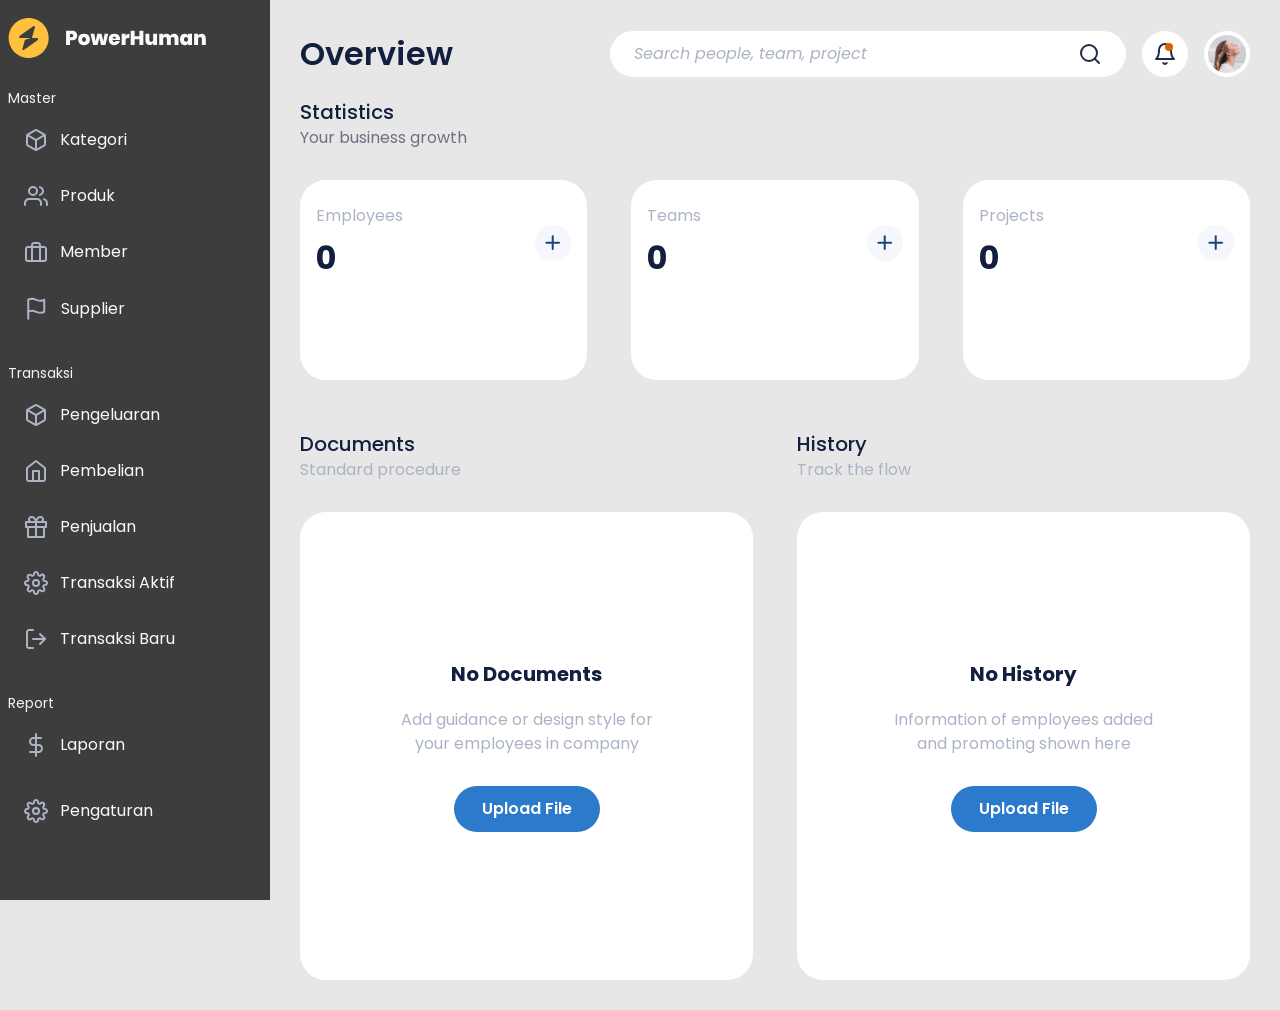
==== public/pages/index.html @ 3ec661d9 "first commit" ====
<!doctype html>
<html lang="en">
  <head>
    <meta charset="UTF-8" />
    <meta http-equiv="X-UA-Compatible" content="IE=edge" />
    <meta name="viewport" content="width=device-width, initial-scale=1.0" />
    <title>PowerHuman HRIS - Dashboard</title>
    <link rel="stylesheet" href="../css/main.css" />
    <link
      rel="shortcut icon"
      href="../assets/svgs/logo-mark.svg"
      type="image/x-icon"
    />
    <link
      rel="stylesheet"
      href="https://pro.fontawesome.com/releases/v5.10.0/css/all.css"
      integrity="sha384-AYmEC3Yw5cVb3ZcuHtOA93w35dYTsvhLPVnYs9eStHfGJvOvKxVfELGroGkvsg+p"
      crossorigin="anonymous"
    />
  </head>

  <body>
    <!-- Sidebar -->
    <div
      class="fixed z-[999] hidden h-full w-full overflow-y-auto bg-cod-gray-900 text-gray-50 lg:block lg:max-w-[270px]"
      id="sidebarHRIS"
    >
      <div class="flex flex-col gap-y-[30px] px-2 py-[30px]">
        <div class="-mt-3 flex items-center justify-between">
          <a href="#" class="flex justify-center">
            <img src="../assets/svgs/logo-type.svg" alt="" />
          </a>
          <a href="#" id="toggleCloseSidebar" class="lg:hidden">
            <svg
              class="h-6 w-6 text-white"
              fill="none"
              stroke="currentColor"
              viewBox="0 0 24 24"
              xmlns="http://www.w3.org/2000/svg"
            >
              <path
                stroke-linecap="round"
                stroke-linejoin="round"
                stroke-width="2"
                d="M6 18L18 6M6 6l12 12"
              ></path>
            </svg>
          </a>
        </div>
        <div class="flex flex-col gap-2">
          <div class="text-sm text-gray-100">Master</div>
          <a href="kategori.html" class="nav-link" title="Kategori">
            <img src="../assets/svgs/ic-box.svg" alt="" />
            <span>Kategori</span>
          </a>
          <a href="produk.html" class="nav-link" title="Produk">
            <img src="../assets/svgs/ic-users.svg" alt="" />
            <span>Produk</span>
          </a>
          <a href="member.html" class="nav-link" title="Member">
            <img src="../assets/svgs/ic-briefcase.svg" alt="" />
            <span>Member</span>
          </a>
          <a href="supplier.html" class="nav-link" title="Supplier">
            <img src="../assets/svgs/ic-flag.svg" alt="" />
            <span>Supplier</span>
          </a>
        </div>
        <div class="flex flex-col gap-2">
          <div class="text-sm text-gray-100">Transaksi</div>
          <a href="pengeluaran.html" class="nav-link" title="Pengeluaran">
            <img src="../assets/svgs/ic-box.svg" alt="" />
            <span>Pengeluaran</span>
          </a>
          <a href="pembelian.html" class="nav-link" title="Pembelian">
            <img src="../assets/svgs/ic-home.svg" alt="" />
            <span>Pembelian</span>
          </a>
          <a href="penjualan.html" class="nav-link" title="Penjualan">
            <img src="../assets/svgs/ic-gift.svg" alt="" />
            <span>Penjualan</span>
          </a>
          <a
            href="transaksi_aktif.html"
            class="nav-link"
            title="Transaksi Aktif"
          >
            <img src="../assets/svgs/ic-settings.svg" alt="" />
            <span>Transaksi Aktif</span>
          </a>
          <a href="transaksi_baru.html" class="nav-link" title="Transaksi Baru">
            <img src="../assets/svgs/ic-signout.svg" alt="" />
            <span>Transaksi Baru</span>
          </a>
        </div>
        <div class="flex flex-col gap-2">
          <div class="text-sm text-gray-100">Report</div>
          <a href="#" class="nav-link" title="Laporan">
            <img src="../assets/svgs/ic-dollar.svg" alt="" />
            <span>Laporan</span>
          </a>
        </div>
      </div>
      <div class="bottom-0 -mt-3 flex flex-col px-2">
        <a href="#" class="nav-link" title="Pengaturan">
          <img src="../assets/svgs/ic-settings.svg" alt="" />
          <span>Pengaturan</span>
        </a>
      </div>
    </div>
    <!-- Main Content -->
    <div class="py-[30px] lg:ml-[20px] lg:pl-0 lg:pr-[30px] xl:ml-[300px]">
      <!-- Top Section -->
      <section
        class="flex flex-col flex-wrap justify-between gap-6 md:flex-row md:items-center"
      >
        <div class="flex items-center justify-between gap-4">
          <a href="#" id="toggleOpenSidebar" class="lg:hidden">
            <svg
              class="h-6 w-6 text-dark"
              fill="none"
              stroke="currentColor"
              viewBox="0 0 24 24"
              xmlns="http://www.w3.org/2000/svg"
            >
              <path
                stroke-linecap="round"
                stroke-linejoin="round"
                stroke-width="2"
                d="M4 6h16M4 12h16M4 18h7"
              ></path>
            </svg>
          </a>
          <div class="text-[32px] font-semibold text-dark">Overview</div>
        </div>
        <div class="flex items-center gap-4">
          <form class="w-full shrink md:w-[516px]">
            <input
              type="text"
              name=""
              id=""
              class="input-field form-icon-search w-full !border-none italic !outline-none ring-congress-blue-200 transition-all duration-300 focus:ring-2"
              placeholder="Search people, team, project"
            />
          </form>
          <a
            href="#"
            class="notification-dot relative h-[46px] w-[46px] flex-none rounded-full bg-white p-[11px]"
          >
            <img src="../assets/svgs/ic-bell.svg" alt="" />
          </a>
          <a
            class="relative h-[46px] w-[46px] flex-none rounded-full bg-white p-1"
          >
            <img src="../assets/images/user-f-1.png" alt="" />
          </a>
        </div>
      </section>

      <section class="pt-[20px]">
        <!-- Section Header -->
        <div class="mb-[30px]">
          <div class="flex items-center justify-between gap-6">
            <div>
              <div class="text-xl font-medium text-dark">Statistics</div>
              <p class="text-gray-500">Your business growth</p>
            </div>
          </div>
        </div>

        <div class="grid gap-6 sm:grid-cols-2 md:grid-cols-3 lg:gap-11">
          <div class="card min-h-[200px] !gap-y-10">
            <div class="flex items-center justify-between">
              <div>
                <p class="text-grey">Employees</p>
                <div class="mt-[6px] text-[32px] font-bold text-dark">0</div>
              </div>
              <a href="employee_create.html">
                <img src="../assets/svgs/ric-plus.svg" alt="" />
              </a>
            </div>
          </div>
          <div class="card min-h-[200px] !gap-y-10">
            <div class="flex items-center justify-between">
              <div>
                <p class="text-grey">Teams</p>
                <div class="mt-[6px] text-[32px] font-bold text-dark">0</div>
              </div>
              <a href="#">
                <img src="../assets/svgs/ric-plus.svg" alt="" />
              </a>
            </div>
          </div>
          <div class="card min-h-[200px] !gap-y-10">
            <div class="flex items-center justify-between">
              <div>
                <p class="text-grey">Projects</p>
                <div class="mt-[6px] text-[32px] font-bold text-dark">0</div>
              </div>
              <a href="#">
                <img src="../assets/svgs/ric-plus.svg" alt="" />
              </a>
            </div>
          </div>
        </div>
      </section>

      <section class="pt-[50px]">
        <div class="grid gap-11 md:grid-cols-2">
          <!-- Documents -->
          <div>
            <!-- Section Header -->
            <div class="mb-[30px]">
              <div class="flex items-center justify-between gap-6">
                <div>
                  <div class="text-xl font-medium text-dark">Documents</div>
                  <p class="text-grey">Standard procedure</p>
                </div>
              </div>
            </div>
            <div class="card md:min-h-[468px]">
              <div class="m-auto text-center">
                <div class="text-xl font-bold text-dark">No Documents</div>
                <p class="mb-[30px] mt-5 text-grey">
                  Add guidance or design style for <br />
                  your employees in company
                </p>
                <button type="button" class="btn btn-primary">
                  Upload File
                </button>
              </div>
            </div>
          </div>

          <!-- History -->
          <div>
            <!-- Section Header -->
            <div class="mb-[30px]">
              <div class="flex items-center justify-between gap-6">
                <div>
                  <div class="text-xl font-medium text-dark">History</div>
                  <p class="text-grey">Track the flow</p>
                </div>
              </div>
            </div>
            <div class="card min-h-[468px]">
              <div class="m-auto text-center">
                <div class="text-xl font-bold text-dark">No History</div>
                <p class="mb-[30px] mt-5 text-grey">
                  Information of employees added <br />
                  and promoting shown here
                </p>
                <button type="button" class="btn btn-primary">
                  Upload File
                </button>
              </div>
            </div>
          </div>
        </div>
      </section>
    </div>

    <script
      src="https://code.jquery.com/jquery-3.6.0.min.js"
      integrity="sha256-/xUj+3OJU5yExlq6GSYGSHk7tPXikynS7ogEvDej/m4="
      crossorigin="anonymous"
    ></script>
    <script src="../script/sidebarToggler.js"></script>
  </body>
</html>
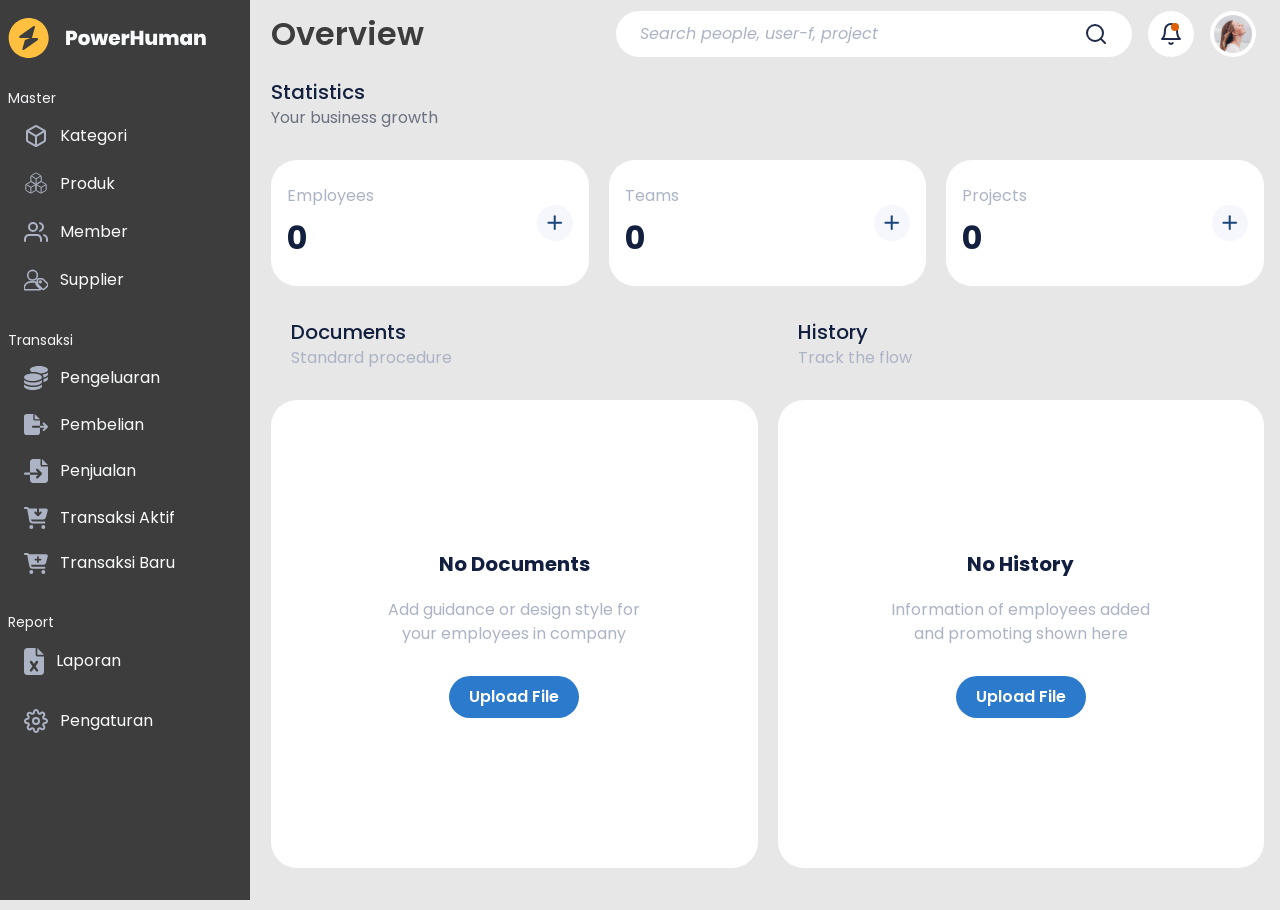
==== commit 39356f5e: "update sidebar icon" ====
--- a/public/pages/index.html
+++ b/public/pages/index.html
@@ -21,13 +21,13 @@
 
   <body>
     <!-- Sidebar -->
-    <div
-      class="fixed z-[999] hidden h-full w-full overflow-y-auto bg-cod-gray-900 text-gray-50 lg:block lg:max-w-[270px]"
+    <aside
+      class="fixed z-[999] hidden h-full w-full overflow-y-auto bg-cod-gray-900 text-gray-50 lg:block lg:max-w-[250px]"
       id="sidebarHRIS"
     >
       <div class="flex flex-col gap-y-[30px] px-2 py-[30px]">
         <div class="-mt-3 flex items-center justify-between">
-          <a href="#" class="flex justify-center">
+          <a href="index.html" class="flex justify-center">
             <img src="../assets/svgs/logo-type.svg" alt="" />
           </a>
           <a href="#" id="toggleCloseSidebar" class="lg:hidden">
@@ -54,30 +54,38 @@
             <span>Kategori</span>
           </a>
           <a href="produk.html" class="nav-link" title="Produk">
+            <img src="../assets/svgs/box stacked.svg" alt="" />
+            <span>Produk</span>
+          </a>
+          <a href="member.html" class="nav-link" title="Member">
             <img src="../assets/svgs/ic-users.svg" alt="" />
-            <span>Produk</span>
-          </a>
-          <a href="member.html" class="nav-link" title="Member">
-            <img src="../assets/svgs/ic-briefcase.svg" alt="" />
             <span>Member</span>
           </a>
           <a href="supplier.html" class="nav-link" title="Supplier">
-            <img src="../assets/svgs/ic-flag.svg" alt="" />
+            <img src="../assets/svgs/user-tag.svg" alt="" />
             <span>Supplier</span>
           </a>
         </div>
         <div class="flex flex-col gap-2">
           <div class="text-sm text-gray-100">Transaksi</div>
           <a href="pengeluaran.html" class="nav-link" title="Pengeluaran">
-            <img src="../assets/svgs/ic-box.svg" alt="" />
+            <img src="../assets/svgs/coins.svg" alt="" class="h-full w-6" />
             <span>Pengeluaran</span>
           </a>
           <a href="pembelian.html" class="nav-link" title="Pembelian">
-            <img src="../assets/svgs/ic-home.svg" alt="" />
+            <img
+              src="../assets/svgs/file-export.svg"
+              alt=""
+              class="h-full w-6"
+            />
             <span>Pembelian</span>
           </a>
           <a href="penjualan.html" class="nav-link" title="Penjualan">
-            <img src="../assets/svgs/ic-gift.svg" alt="" />
+            <img
+              src="../assets/svgs/file-import.svg"
+              alt=""
+              class="h-full w-6"
+            />
             <span>Penjualan</span>
           </a>
           <a
@@ -85,18 +93,26 @@
             class="nav-link"
             title="Transaksi Aktif"
           >
-            <img src="../assets/svgs/ic-settings.svg" alt="" />
+            <img
+              src="../assets/svgs/cart-arrow-down.svg"
+              alt=""
+              class="h-full w-6"
+            />
             <span>Transaksi Aktif</span>
           </a>
           <a href="transaksi_baru.html" class="nav-link" title="Transaksi Baru">
-            <img src="../assets/svgs/ic-signout.svg" alt="" />
+            <img src="../assets/svgs/cart-plus.svg" alt="" class="h-full w-6" />
             <span>Transaksi Baru</span>
           </a>
         </div>
         <div class="flex flex-col gap-2">
           <div class="text-sm text-gray-100">Report</div>
           <a href="#" class="nav-link" title="Laporan">
-            <img src="../assets/svgs/ic-dollar.svg" alt="" />
+            <img
+              src="../assets/svgs/file-excel.svg"
+              alt=""
+              class="h-auto w-5"
+            />
             <span>Laporan</span>
           </a>
         </div>
@@ -107,12 +123,12 @@
           <span>Pengaturan</span>
         </a>
       </div>
-    </div>
+    </aside>
     <!-- Main Content -->
-    <div class="py-[30px] lg:ml-[20px] lg:pl-0 lg:pr-[30px] xl:ml-[300px]">
+    <main class="px-3 py-[10px] lg:ml-[10px] lg:px-4 xl:ml-[255px]">
       <!-- Top Section -->
-      <section
-        class="flex flex-col flex-wrap justify-between gap-6 md:flex-row md:items-center"
+      <nav
+        class="flex flex-col flex-wrap justify-between gap-3 md:flex-row md:items-center lg:gap-4"
       >
         <div class="flex items-center justify-between gap-4">
           <a href="#" id="toggleOpenSidebar" class="lg:hidden">
@@ -131,7 +147,10 @@
               ></path>
             </svg>
           </a>
-          <div class="text-[32px] font-semibold text-dark">Overview</div>
+          <!-- title is here -->
+          <div class="text-[32px] font-semibold text-cod-gray-900">
+            Overview
+          </div>
         </div>
         <div class="flex items-center gap-4">
           <form class="w-full shrink md:w-[516px]">
@@ -140,7 +159,7 @@
               name=""
               id=""
               class="input-field form-icon-search w-full !border-none italic !outline-none ring-congress-blue-200 transition-all duration-300 focus:ring-2"
-              placeholder="Search people, team, project"
+              placeholder="Search people, user-f, project"
             />
           </form>
           <a
@@ -149,13 +168,152 @@
           >
             <img src="../assets/svgs/ic-bell.svg" alt="" />
           </a>
-          <a
-            class="relative h-[46px] w-[46px] flex-none rounded-full bg-white p-1"
-          >
-            <img src="../assets/images/user-f-1.png" alt="" />
-          </a>
-        </div>
-      </section>
+          <ul>
+            <li class="relative flex items-center pr-2">
+              <p class="transform-dropdown-show hidden"></p>
+              <a
+                href="javascript:;"
+                class="relative block h-[46px] w-[46px] flex-none rounded-full bg-white p-1 text-sm text-gray-950 transition-all"
+                dropdown-trigger
+                aria-expanded="false"
+              >
+                <img src="../assets/images/user-f-1.png" alt="" />
+              </a>
+
+              <ul
+                dropdown-menu
+                class="before:leading-default before:duration-350 before:ease lg:shadow-3xl duration-250 before:text-5.5 pointer-events-none absolute right-0 top-11 z-50 hidden min-w-44 origin-top list-none rounded-lg border-0 border-solid border-transparent bg-white bg-clip-padding px-2 py-4 text-left text-sm text-slate-500 opacity-0 transition-all before:absolute before:left-auto before:right-0 before:top-0 before:z-50 before:inline-block before:antialiased before:transition-all sm:-mr-6 before:sm:right-8 lg:absolute lg:left-auto lg:right-4 lg:mt-2 lg:block lg:cursor-pointer"
+              >
+                <!-- add show class on dropdown open js -->
+                <li class="relative mb-2">
+                  <a
+                    class="ease py-1.2 clear-both block w-full whitespace-nowrap rounded-lg px-4 duration-300 hover:bg-gray-200 hover:text-slate-700 lg:transition-colors"
+                    href="javascript:;"
+                  >
+                    <div class="flex py-1">
+                      <div class="my-auto">
+                        <img
+                          src="../assets/images/user-f-2.png"
+                          class="mr-4 inline-flex h-9 w-9 max-w-none items-center justify-center rounded-xl text-sm text-white"
+                        />
+                      </div>
+                      <div class="flex flex-col justify-center">
+                        <h6
+                          class="-white mb-1 text-sm font-normal leading-normal"
+                        >
+                          <span class="font-semibold">New message</span> from
+                          Laur
+                        </h6>
+                        <p
+                          class="-white/80 mb-0 text-xs leading-tight text-slate-400"
+                        >
+                          <i class="fa fa-clock mr-1"></i>
+                          13 minutes ago
+                        </p>
+                      </div>
+                    </div>
+                  </a>
+                </li>
+
+                <li class="relative mb-2">
+                  <a
+                    class="ease py-1.2 clear-both block w-full whitespace-nowrap rounded-lg px-4 transition-colors duration-300 hover:bg-gray-200 hover:text-slate-700"
+                    href="javascript:;"
+                  >
+                    <div class="flex py-1">
+                      <div class="my-auto">
+                        <img
+                          src="../assets/images/small-logos/logo-spotify.svg"
+                          class="mr-4 inline-flex h-9 w-9 max-w-none items-center justify-center rounded-xl bg-gradient-to-tl from-zinc-800 to-zinc-700 text-sm text-white dark:bg-gradient-to-tl"
+                        />
+                      </div>
+                      <div class="flex flex-col justify-center">
+                        <h6
+                          class="-white mb-1 text-sm font-normal leading-normal"
+                        >
+                          <span class="font-semibold">New album</span> by Travis
+                          Scott
+                        </h6>
+                        <p
+                          class="-white/80 mb-0 text-xs leading-tight text-slate-400"
+                        >
+                          <i class="fa fa-clock mr-1"></i>
+                          1 day
+                        </p>
+                      </div>
+                    </div>
+                  </a>
+                </li>
+
+                <li class="relative">
+                  <a
+                    class="ease py-1.2 clear-both block w-full whitespace-nowrap rounded-lg px-4 transition-colors duration-300 hover:bg-gray-200 hover:text-slate-700"
+                    href="javascript:;"
+                  >
+                    <div class="flex py-1">
+                      <div
+                        class="ease-nav-brand my-auto mr-4 inline-flex h-9 w-9 items-center justify-center rounded-xl bg-gradient-to-tl from-slate-600 to-slate-300 text-sm text-white transition-all duration-200"
+                      >
+                        <svg
+                          width="12px"
+                          height="12px"
+                          viewBox="0 0 43 36"
+                          version="1.1"
+                          xmlns="http://www.w3.org/2000/svg"
+                          xmlns:xlink="http://www.w3.org/1999/xlink"
+                        >
+                          <title>credit-card</title>
+                          <g
+                            stroke="none"
+                            stroke-width="1"
+                            fill="none"
+                            fill-rule="evenodd"
+                          >
+                            <g
+                              transform="translate(-2169.000000, -745.000000)"
+                              fill="#FFFFFF"
+                              fill-rule="nonzero"
+                            >
+                              <g transform="translate(1716.000000, 291.000000)">
+                                <g
+                                  transform="translate(453.000000, 454.000000)"
+                                >
+                                  <path
+                                    class="color-background"
+                                    d="M43,10.7482083 L43,3.58333333 C43,1.60354167 41.3964583,0 39.4166667,0 L3.58333333,0 C1.60354167,0 0,1.60354167 0,3.58333333 L0,10.7482083 L43,10.7482083 Z"
+                                    opacity="0.593633743"
+                                  ></path>
+                                  <path
+                                    class="color-background"
+                                    d="M0,16.125 L0,32.25 C0,34.2297917 1.60354167,35.8333333 3.58333333,35.8333333 L39.4166667,35.8333333 C41.3964583,35.8333333 43,34.2297917 43,32.25 L43,16.125 L0,16.125 Z M19.7083333,26.875 L7.16666667,26.875 L7.16666667,23.2916667 L19.7083333,23.2916667 L19.7083333,26.875 Z M35.8333333,26.875 L28.6666667,26.875 L28.6666667,23.2916667 L35.8333333,23.2916667 L35.8333333,26.875 Z"
+                                  ></path>
+                                </g>
+                              </g>
+                            </g>
+                          </g>
+                        </svg>
+                      </div>
+                      <div class="flex flex-col justify-center">
+                        <h6
+                          class="-white mb-1 text-sm font-normal leading-normal"
+                        >
+                          Payment successfully completed
+                        </h6>
+                        <p
+                          class="-white/80 mb-0 text-xs leading-tight text-slate-400"
+                        >
+                          <i class="fa fa-clock mr-1"></i>
+                          2 days
+                        </p>
+                      </div>
+                    </div>
+                  </a>
+                </li>
+              </ul>
+            </li>
+          </ul>
+        </div>
+      </nav>
 
       <section class="pt-[20px]">
         <!-- Section Header -->
@@ -168,8 +326,8 @@
           </div>
         </div>
 
-        <div class="grid gap-6 sm:grid-cols-2 md:grid-cols-3 lg:gap-11">
-          <div class="card min-h-[200px] !gap-y-10">
+        <div class="grid gap-6 sm:grid-cols-2 md:grid-cols-3 lg:gap-5">
+          <div class="card min-h-[100px] !gap-y-10">
             <div class="flex items-center justify-between">
               <div>
                 <p class="text-grey">Employees</p>
@@ -180,7 +338,7 @@
               </a>
             </div>
           </div>
-          <div class="card min-h-[200px] !gap-y-10">
+          <div class="card min-h-[100px] !gap-y-10">
             <div class="flex items-center justify-between">
               <div>
                 <p class="text-grey">Teams</p>
@@ -191,7 +349,7 @@
               </a>
             </div>
           </div>
-          <div class="card min-h-[200px] !gap-y-10">
+          <div class="card min-h-[100px] !gap-y-10">
             <div class="flex items-center justify-between">
               <div>
                 <p class="text-grey">Projects</p>
@@ -205,13 +363,13 @@
         </div>
       </section>
 
-      <section class="pt-[50px]">
-        <div class="grid gap-11 md:grid-cols-2">
+      <section class="pt-8">
+        <div class="grid gap-5 md:grid-cols-2">
           <!-- Documents -->
           <div>
             <!-- Section Header -->
             <div class="mb-[30px]">
-              <div class="flex items-center justify-between gap-6">
+              <div class="flex items-center justify-between gap-6 pl-5">
                 <div>
                   <div class="text-xl font-medium text-dark">Documents</div>
                   <p class="text-grey">Standard procedure</p>
@@ -236,7 +394,7 @@
           <div>
             <!-- Section Header -->
             <div class="mb-[30px]">
-              <div class="flex items-center justify-between gap-6">
+              <div class="flex items-center justify-between gap-6 pl-5">
                 <div>
                   <div class="text-xl font-medium text-dark">History</div>
                   <p class="text-grey">Track the flow</p>
@@ -258,7 +416,10 @@
           </div>
         </div>
       </section>
-    </div>
+      <section class="pt-8">
+        <div class="grid gap-5 md:grid-cols-2"></div>
+      </section>
+    </main>
 
     <script
       src="https://code.jquery.com/jquery-3.6.0.min.js"
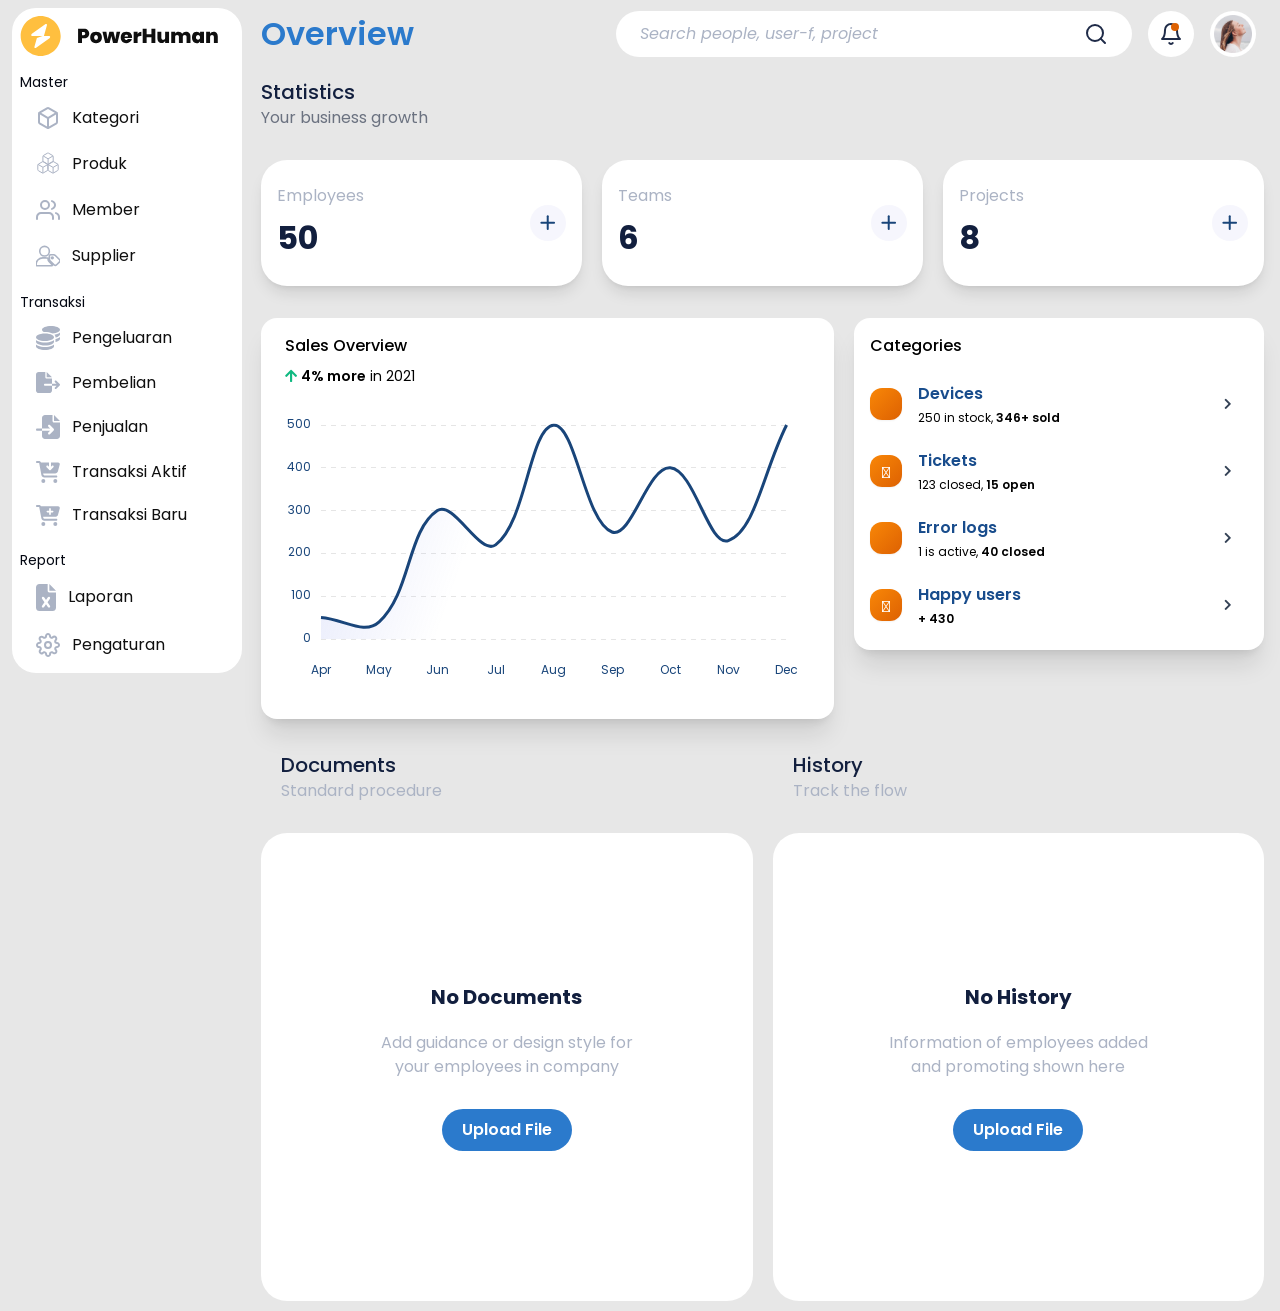
==== commit c44aec5e: "update sidebar" ====
--- a/public/pages/index.html
+++ b/public/pages/index.html
@@ -22,10 +22,10 @@
   <body>
     <!-- Sidebar -->
     <aside
-      class="fixed z-[999] hidden h-full w-full overflow-y-auto bg-cod-gray-900 text-gray-50 lg:block lg:max-w-[250px]"
+      class="fixed left-3 z-[999] my-2 hidden min-h-fit w-full overflow-y-auto rounded-3xl bg-white text-cod-gray-950 lg:block lg:max-w-[230px]"
       id="sidebarHRIS"
     >
-      <div class="flex flex-col gap-y-[30px] px-2 py-[30px]">
+      <div class="flex flex-col flex-wrap gap-y-4 px-2 pb-2 pt-5">
         <div class="-mt-3 flex items-center justify-between">
           <a href="index.html" class="flex justify-center">
             <img src="../assets/svgs/logo-type.svg" alt="" />
@@ -47,8 +47,8 @@
             </svg>
           </a>
         </div>
-        <div class="flex flex-col gap-2">
-          <div class="text-sm text-gray-100">Master</div>
+        <div class="flex flex-col gap-1.5">
+          <div class="text-sm text-gray-950">Master</div>
           <a href="kategori.html" class="nav-link" title="Kategori">
             <img src="../assets/svgs/ic-box.svg" alt="" />
             <span>Kategori</span>
@@ -66,8 +66,8 @@
             <span>Supplier</span>
           </a>
         </div>
-        <div class="flex flex-col gap-2">
-          <div class="text-sm text-gray-100">Transaksi</div>
+        <div class="flex flex-col gap-1.5">
+          <div class="text-sm text-gray-950">Transaksi</div>
           <a href="pengeluaran.html" class="nav-link" title="Pengeluaran">
             <img src="../assets/svgs/coins.svg" alt="" class="h-full w-6" />
             <span>Pengeluaran</span>
@@ -105,8 +105,8 @@
             <span>Transaksi Baru</span>
           </a>
         </div>
-        <div class="flex flex-col gap-2">
-          <div class="text-sm text-gray-100">Report</div>
+        <div class="flex flex-col gap-1.5">
+          <div class="text-sm text-gray-950">Report</div>
           <a href="#" class="nav-link" title="Laporan">
             <img
               src="../assets/svgs/file-excel.svg"
@@ -115,20 +115,20 @@
             />
             <span>Laporan</span>
           </a>
-        </div>
-      </div>
-      <div class="bottom-0 -mt-3 flex flex-col px-2">
-        <a href="#" class="nav-link" title="Pengaturan">
-          <img src="../assets/svgs/ic-settings.svg" alt="" />
-          <span>Pengaturan</span>
-        </a>
+          <a href="#" class="nav-link" title="Pengaturan">
+            <img src="../assets/svgs/ic-settings.svg" alt="" />
+            <span>Pengaturan</span>
+          </a>
+        </div>
       </div>
     </aside>
     <!-- Main Content -->
-    <main class="px-3 py-[10px] lg:ml-[10px] lg:px-4 xl:ml-[255px]">
+    <main
+      class="rounded-full px-3 py-[10px] lg:ml-[10px] lg:px-4 xl:ml-[245px]"
+    >
       <!-- Top Section -->
       <nav
-        class="flex flex-col flex-wrap justify-between gap-3 md:flex-row md:items-center lg:gap-4"
+        class="flex flex-wrap justify-between gap-3 md:flex-row md:items-center lg:gap-4"
       >
         <div class="flex items-center justify-between gap-4">
           <a href="#" id="toggleOpenSidebar" class="lg:hidden">
@@ -148,7 +148,7 @@
             </svg>
           </a>
           <!-- title is here -->
-          <div class="text-[32px] font-semibold text-cod-gray-900">
+          <div class="text-[32px] font-semibold text-congress-blue-500">
             Overview
           </div>
         </div>
@@ -224,7 +224,7 @@
                       <div class="my-auto">
                         <img
                           src="../assets/images/small-logos/logo-spotify.svg"
-                          class="mr-4 inline-flex h-9 w-9 max-w-none items-center justify-center rounded-xl bg-gradient-to-tl from-zinc-800 to-zinc-700 text-sm text-white dark:bg-gradient-to-tl"
+                          class="mr-4 inline-flex h-9 w-9 max-w-none items-center justify-center rounded-xl bg-gradient-to-tl from-zinc-800 to-zinc-700 text-sm text-white"
                         />
                       </div>
                       <div class="flex flex-col justify-center">
@@ -315,6 +315,7 @@
         </div>
       </nav>
 
+      <!-- section one -->
       <section class="pt-[20px]">
         <!-- Section Header -->
         <div class="mb-[30px]">
@@ -327,33 +328,33 @@
         </div>
 
         <div class="grid gap-6 sm:grid-cols-2 md:grid-cols-3 lg:gap-5">
-          <div class="card min-h-[100px] !gap-y-10">
+          <div class="card min-h-[100px] !gap-y-10 shadow-lg">
             <div class="flex items-center justify-between">
               <div>
                 <p class="text-grey">Employees</p>
-                <div class="mt-[6px] text-[32px] font-bold text-dark">0</div>
+                <div class="mt-[6px] text-[32px] font-bold text-dark">50</div>
               </div>
               <a href="employee_create.html">
                 <img src="../assets/svgs/ric-plus.svg" alt="" />
               </a>
             </div>
           </div>
-          <div class="card min-h-[100px] !gap-y-10">
+          <div class="card min-h-[100px] !gap-y-10 shadow-lg">
             <div class="flex items-center justify-between">
               <div>
                 <p class="text-grey">Teams</p>
-                <div class="mt-[6px] text-[32px] font-bold text-dark">0</div>
+                <div class="mt-[6px] text-[32px] font-bold text-dark">6</div>
               </div>
               <a href="#">
                 <img src="../assets/svgs/ric-plus.svg" alt="" />
               </a>
             </div>
           </div>
-          <div class="card min-h-[100px] !gap-y-10">
+          <div class="card min-h-[100px] !gap-y-10 shadow-lg">
             <div class="flex items-center justify-between">
               <div>
                 <p class="text-grey">Projects</p>
-                <div class="mt-[6px] text-[32px] font-bold text-dark">0</div>
+                <div class="mt-[6px] text-[32px] font-bold text-dark">8</div>
               </div>
               <a href="#">
                 <img src="../assets/svgs/ric-plus.svg" alt="" />
@@ -363,6 +364,180 @@
         </div>
       </section>
 
+      <!-- section two -->
+      <section class="mt-8 flex flex-wrap">
+        <div class="mt-0 w-full max-w-full pr-3 lg:w-7/12 lg:flex-none">
+          <div
+            class="border-black/12.5 relative z-20 flex min-w-0 flex-col break-words rounded-2xl border-0 border-solid bg-white bg-clip-border shadow-xl"
+          >
+            <div
+              class="border-black/12.5 mb-0 rounded-t-2xl border-b-0 border-solid p-6 pb-0 pt-4"
+            >
+              <h6 class="mb-2 font-medium capitalize">Sales overview</h6>
+              <p class="mb-0 text-sm leading-normal">
+                <i class="fa fa-arrow-up text-emerald-500"></i>
+                <span class="font-semibold">4% more</span> in 2021
+              </p>
+            </div>
+            <div class="flex-auto p-4">
+              <div>
+                <canvas id="chart-line" height="300"></canvas>
+              </div>
+            </div>
+          </div>
+        </div>
+
+        <div class="mt-0 w-full max-w-full pl-2 lg:w-5/12 lg:flex-none">
+          <div
+            class="border-black/12.5 relative flex min-w-0 flex-col break-words rounded-2xl border-0 border-solid bg-white bg-clip-border shadow-xl"
+          >
+            <div class="rounded-t-4 p-4 pb-0">
+              <h6 class="mb-0 font-medium capitalize">Categories</h6>
+            </div>
+            <div class="flex-auto p-4">
+              <ul class="mb-0 flex flex-col rounded-lg pl-0">
+                <li
+                  class="relative mb-2 flex justify-between rounded-xl rounded-t-lg border-0 py-2 pr-4 text-inherit"
+                >
+                  <div class="flex items-center">
+                    <div
+                      class="mr-4 inline-block h-8 w-8 rounded-xl bg-gradient-to-tl from-saffron-mango-600 to-saffron-mango-500 bg-center fill-current stroke-none text-center text-black shadow-sm"
+                    >
+                      <i
+                        class="fal fa-phone-laptop text-xxs relative top-[6px] text-white"
+                      ></i>
+                    </div>
+                    <div class="flex flex-col">
+                      <h6
+                        class="text-md mb-1 font-semibold leading-normal text-congress-blue-700"
+                      >
+                        Devices
+                      </h6>
+                      <span class="/80 text-xs leading-tight"
+                        >250 in stock,
+                        <span class="font-semibold">346+ sold</span></span
+                      >
+                    </div>
+                  </div>
+                  <div class="flex">
+                    <button
+                      class="leading-pro rounded-3.5xl p-1.2 h-6.5 w-6.5 group mx-0 my-auto inline-block cursor-pointer border-0 bg-transparent text-center align-middle text-xs font-bold text-slate-700 shadow-none transition-all ease-in"
+                    >
+                      <i
+                        class="fas fa-chevron-right text-2xs group-hover:translate-x-1.25 ni-bold-right transition-all duration-200"
+                        aria-hidden="true"
+                      ></i>
+                    </button>
+                  </div>
+                </li>
+                <li
+                  class="relative mb-2 flex justify-between rounded-xl border-0 py-2 pr-4 text-inherit"
+                >
+                  <div class="flex items-center">
+                    <div
+                      class="mr-4 inline-block h-8 w-8 rounded-xl bg-gradient-to-tl from-saffron-mango-600 to-saffron-mango-500 bg-center fill-current stroke-none text-center text-black shadow-sm"
+                    >
+                      <i
+                        class="fal fa-ticket-alt text-xxs relative top-[6px] text-white"
+                      ></i>
+                    </div>
+                    <div class="flex flex-col">
+                      <h6
+                        class="text-md mb-1 font-semibold leading-normal text-congress-blue-700"
+                      >
+                        Tickets
+                      </h6>
+                      <span class="/80 text-xs leading-tight"
+                        >123 closed,
+                        <span class="font-semibold">15 open</span></span
+                      >
+                    </div>
+                  </div>
+                  <div class="flex">
+                    <button
+                      class="leading-pro rounded-3.5xl p-1.2 h-6.5 w-6.5 group mx-0 my-auto inline-block cursor-pointer border-0 bg-transparent text-center align-middle text-xs font-bold text-slate-700 shadow-none transition-all ease-in"
+                    >
+                      <i
+                        class="fas fa-chevron-right text-2xs group-hover:translate-x-1.25 ni-bold-right transition-all duration-200"
+                        aria-hidden="true"
+                      ></i>
+                    </button>
+                  </div>
+                </li>
+                <li
+                  class="relative mb-2 flex justify-between rounded-xl rounded-b-lg border-0 py-2 pr-4 text-inherit"
+                >
+                  <div class="flex items-center">
+                    <div
+                      class="mr-4 inline-block h-8 w-8 rounded-xl bg-gradient-to-tl from-saffron-mango-600 to-saffron-mango-500 bg-center fill-current stroke-none text-center text-black shadow-sm"
+                    >
+                      <i
+                        class="fal fa-inbox-in text-xxs relative top-[5px] text-white"
+                      ></i>
+                    </div>
+                    <div class="flex flex-col">
+                      <h6
+                        class="text-md mb-1 font-semibold leading-normal text-congress-blue-700"
+                      >
+                        Error logs
+                      </h6>
+                      <span class="/80 text-xs leading-tight"
+                        >1 is active,
+                        <span class="font-semibold">40 closed</span></span
+                      >
+                    </div>
+                  </div>
+                  <div class="flex">
+                    <button
+                      class="leading-pro rounded-3.5xl p-1.2 h-6.5 w-6.5 group mx-0 my-auto inline-block cursor-pointer border-0 bg-transparent text-center align-middle text-xs font-bold text-slate-700 shadow-none transition-all ease-in"
+                    >
+                      <i
+                        class="fas fa-chevron-right text-2xs group-hover:translate-x-1.25 ni-bold-right transition-all duration-200"
+                        aria-hidden="true"
+                      ></i>
+                    </button>
+                  </div>
+                </li>
+                <li
+                  class="relative flex justify-between rounded-xl rounded-b-lg border-0 py-2 pr-4 text-inherit"
+                >
+                  <div class="flex items-center">
+                    <div
+                      class="mr-4 inline-block h-8 w-8 rounded-xl bg-gradient-to-tl from-saffron-mango-600 to-saffron-mango-500 bg-center fill-current stroke-none text-center text-black shadow-sm"
+                    >
+                      <i
+                        class="fal fa-smile text-xxs relative top-[6px] text-white"
+                      ></i>
+                    </div>
+                    <div class="flex flex-col">
+                      <h6
+                        class="text-md mb-1 font-semibold leading-normal text-congress-blue-700"
+                      >
+                        Happy users
+                      </h6>
+                      <span class="/80 text-xs leading-tight"
+                        ><span class="font-semibold">+ 430 </span></span
+                      >
+                    </div>
+                  </div>
+                  <div class="flex">
+                    <button
+                      class="leading-pro rounded-3.5xl p-1.2 h-6.5 w-6.5 group mx-0 my-auto inline-block cursor-pointer border-0 bg-transparent text-center align-middle text-xs font-bold text-slate-700 shadow-none transition-all ease-in"
+                    >
+                      <i
+                        class="fas fa-chevron-right text-2xs group-hover:translate-x-1.25 ni-bold-right transition-all duration-200"
+                        aria-hidden="true"
+                      ></i>
+                    </button>
+                  </div>
+                </li>
+              </ul>
+            </div>
+          </div>
+        </div>
+      </section>
+
+      <!-- section three -->
       <section class="pt-8">
         <div class="grid gap-5 md:grid-cols-2">
           <!-- Documents -->
@@ -416,9 +591,6 @@
           </div>
         </div>
       </section>
-      <section class="pt-8">
-        <div class="grid gap-5 md:grid-cols-2"></div>
-      </section>
     </main>
 
     <script
@@ -427,5 +599,105 @@
       crossorigin="anonymous"
     ></script>
     <script src="../script/sidebarToggler.js"></script>
+    <script src="../script/plugins/chartjs.min.js"></script>
+    <script src="../script/plugins/Chart.extension.js"></script>
+    <script>
+      $(function () {
+        if (document.querySelector("#chart-line")) {
+          var ctx1 = document.getElementById("chart-line").getContext("2d");
+
+          var gradientStroke1 = ctx1.createLinearGradient(249, 135, 7, 50);
+
+          gradientStroke1.addColorStop(1, "rgba(94, 114, 228, 0.2)");
+          gradientStroke1.addColorStop(0.2, "rgba(94, 114, 228, 0.0)");
+          gradientStroke1.addColorStop(0, "rgba(94, 114, 228, 0)");
+          new Chart(ctx1, {
+            type: "line",
+            data: {
+              labels: [
+                "Apr",
+                "May",
+                "Jun",
+                "Jul",
+                "Aug",
+                "Sep",
+                "Oct",
+                "Nov",
+                "Dec",
+              ],
+              datasets: [
+                {
+                  label: "Mobile apps",
+                  tension: 0.4,
+                  borderWidth: 0,
+                  pointRadius: 0,
+                  borderColor: "#19457a",
+                  backgroundColor: gradientStroke1,
+                  borderWidth: 3,
+                  fill: true,
+                  data: [50, 40, 300, 220, 500, 250, 400, 230, 500],
+                  maxBarThickness: 6,
+                },
+              ],
+            },
+            options: {
+              responsive: true,
+              maintainAspectRatio: false,
+              plugins: {
+                legend: {
+                  display: false,
+                },
+              },
+              interaction: {
+                intersect: false,
+                mode: "index",
+              },
+              scales: {
+                y: {
+                  grid: {
+                    drawBorder: false,
+                    display: true,
+                    drawOnChartArea: true,
+                    drawTicks: false,
+                    borderDash: [5, 5],
+                  },
+                  ticks: {
+                    display: true,
+                    padding: 10,
+                    color: "#19457a",
+                    font: {
+                      size: 12,
+                      family: "Poppins",
+                      style: "normal",
+                      lineHeight: 2,
+                    },
+                  },
+                },
+                x: {
+                  grid: {
+                    drawBorder: false,
+                    display: false,
+                    drawOnChartArea: false,
+                    drawTicks: false,
+                    borderDash: [5, 5],
+                  },
+                  ticks: {
+                    display: true,
+                    color: "#19457a",
+                    padding: 20,
+                    font: {
+                      size: 12,
+                      family: "Poppins",
+                      style: "normal",
+                      lineHeight: 2,
+                    },
+                  },
+                },
+              },
+            },
+          });
+        }
+      });
+    </script>
   </body>
 </html>
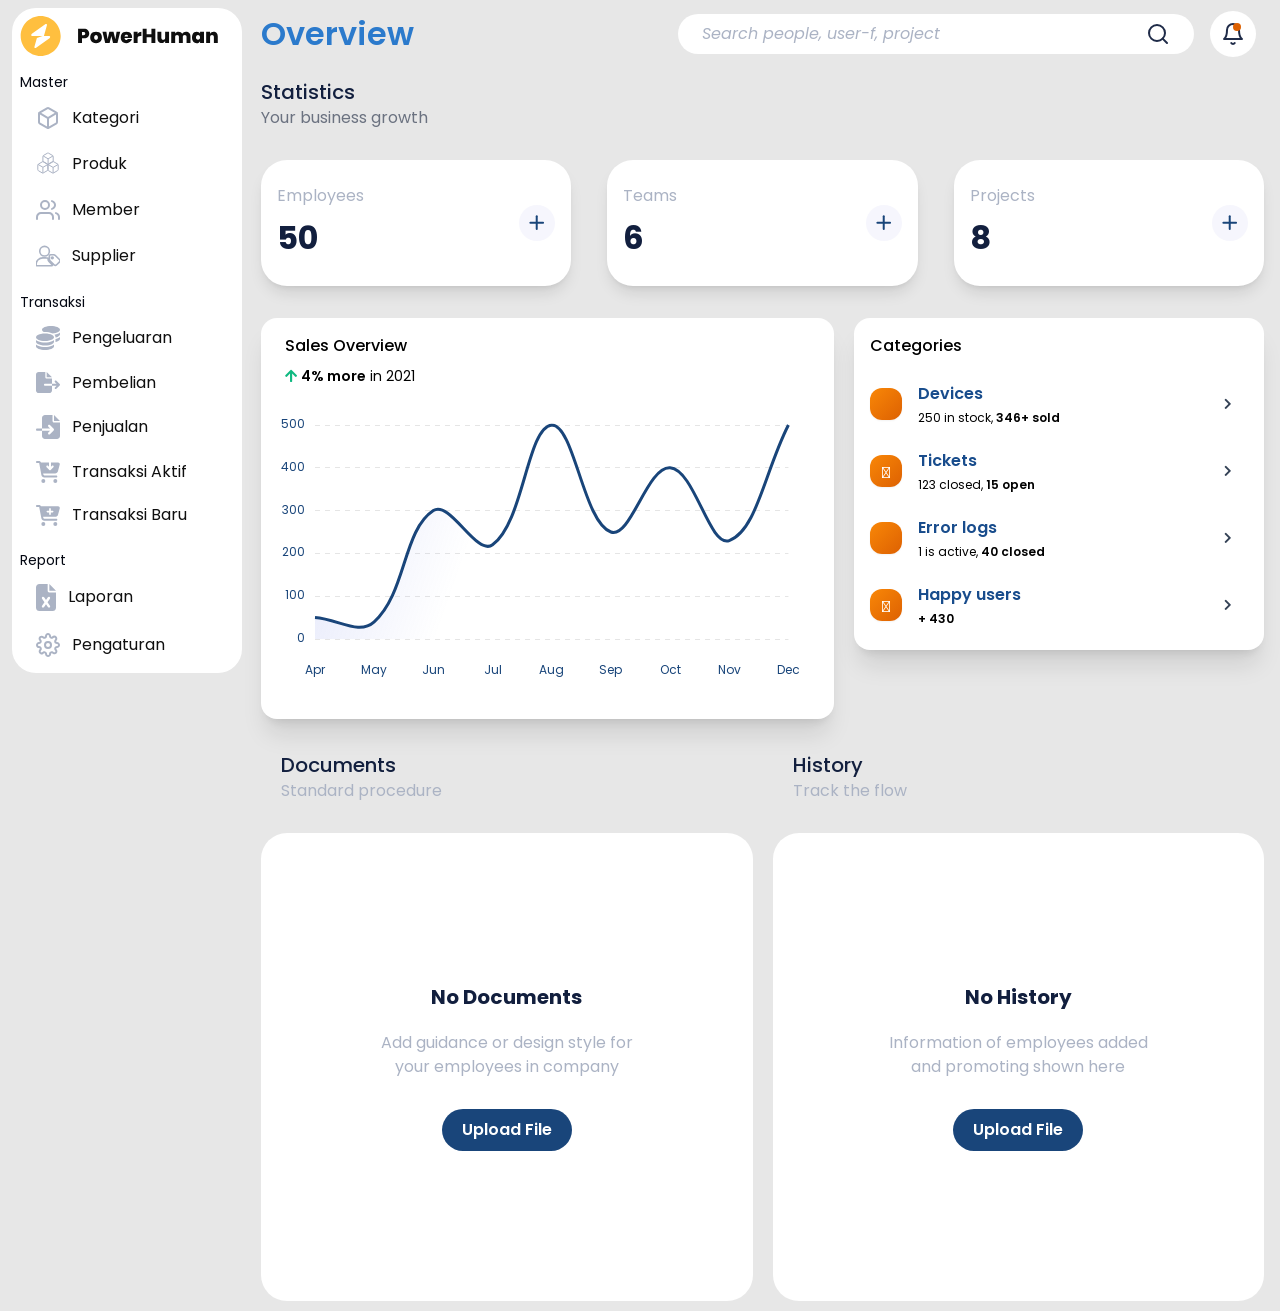
==== commit 3369329a: "update new page" ====
--- a/public/pages/index.html
+++ b/public/pages/index.html
@@ -162,24 +162,23 @@
               placeholder="Search people, user-f, project"
             />
           </form>
-          <a
+          <!-- <a
             href="#"
             class="notification-dot relative h-[46px] w-[46px] flex-none rounded-full bg-white p-[11px]"
           >
             <img src="../assets/svgs/ic-bell.svg" alt="" />
-          </a>
+          </a> -->
           <ul>
             <li class="relative flex items-center pr-2">
               <p class="transform-dropdown-show hidden"></p>
               <a
                 href="javascript:;"
-                class="relative block h-[46px] w-[46px] flex-none rounded-full bg-white p-1 text-sm text-gray-950 transition-all"
+                class="notification-dot relative h-[46px] w-[46px] flex-none rounded-full bg-white p-[11px]"
                 dropdown-trigger
                 aria-expanded="false"
               >
-                <img src="../assets/images/user-f-1.png" alt="" />
+                <img src="../assets/svgs/ic-bell.svg" alt="" />
               </a>
-
               <ul
                 dropdown-menu
                 class="before:leading-default before:duration-350 before:ease lg:shadow-3xl duration-250 before:text-5.5 pointer-events-none absolute right-0 top-11 z-50 hidden min-w-44 origin-top list-none rounded-lg border-0 border-solid border-transparent bg-white bg-clip-padding px-2 py-4 text-left text-sm text-slate-500 opacity-0 transition-all before:absolute before:left-auto before:right-0 before:top-0 before:z-50 before:inline-block before:antialiased before:transition-all sm:-mr-6 before:sm:right-8 lg:absolute lg:left-auto lg:right-4 lg:mt-2 lg:block lg:cursor-pointer"
@@ -327,14 +326,14 @@
           </div>
         </div>
 
-        <div class="grid gap-6 sm:grid-cols-2 md:grid-cols-3 lg:gap-5">
+        <div class="grid gap-4 sm:grid-cols-2 md:grid-cols-3 xl:gap-x-9">
           <div class="card min-h-[100px] !gap-y-10 shadow-lg">
             <div class="flex items-center justify-between">
               <div>
                 <p class="text-grey">Employees</p>
                 <div class="mt-[6px] text-[32px] font-bold text-dark">50</div>
               </div>
-              <a href="employee_create.html">
+              <a href="#">
                 <img src="../assets/svgs/ric-plus.svg" alt="" />
               </a>
             </div>
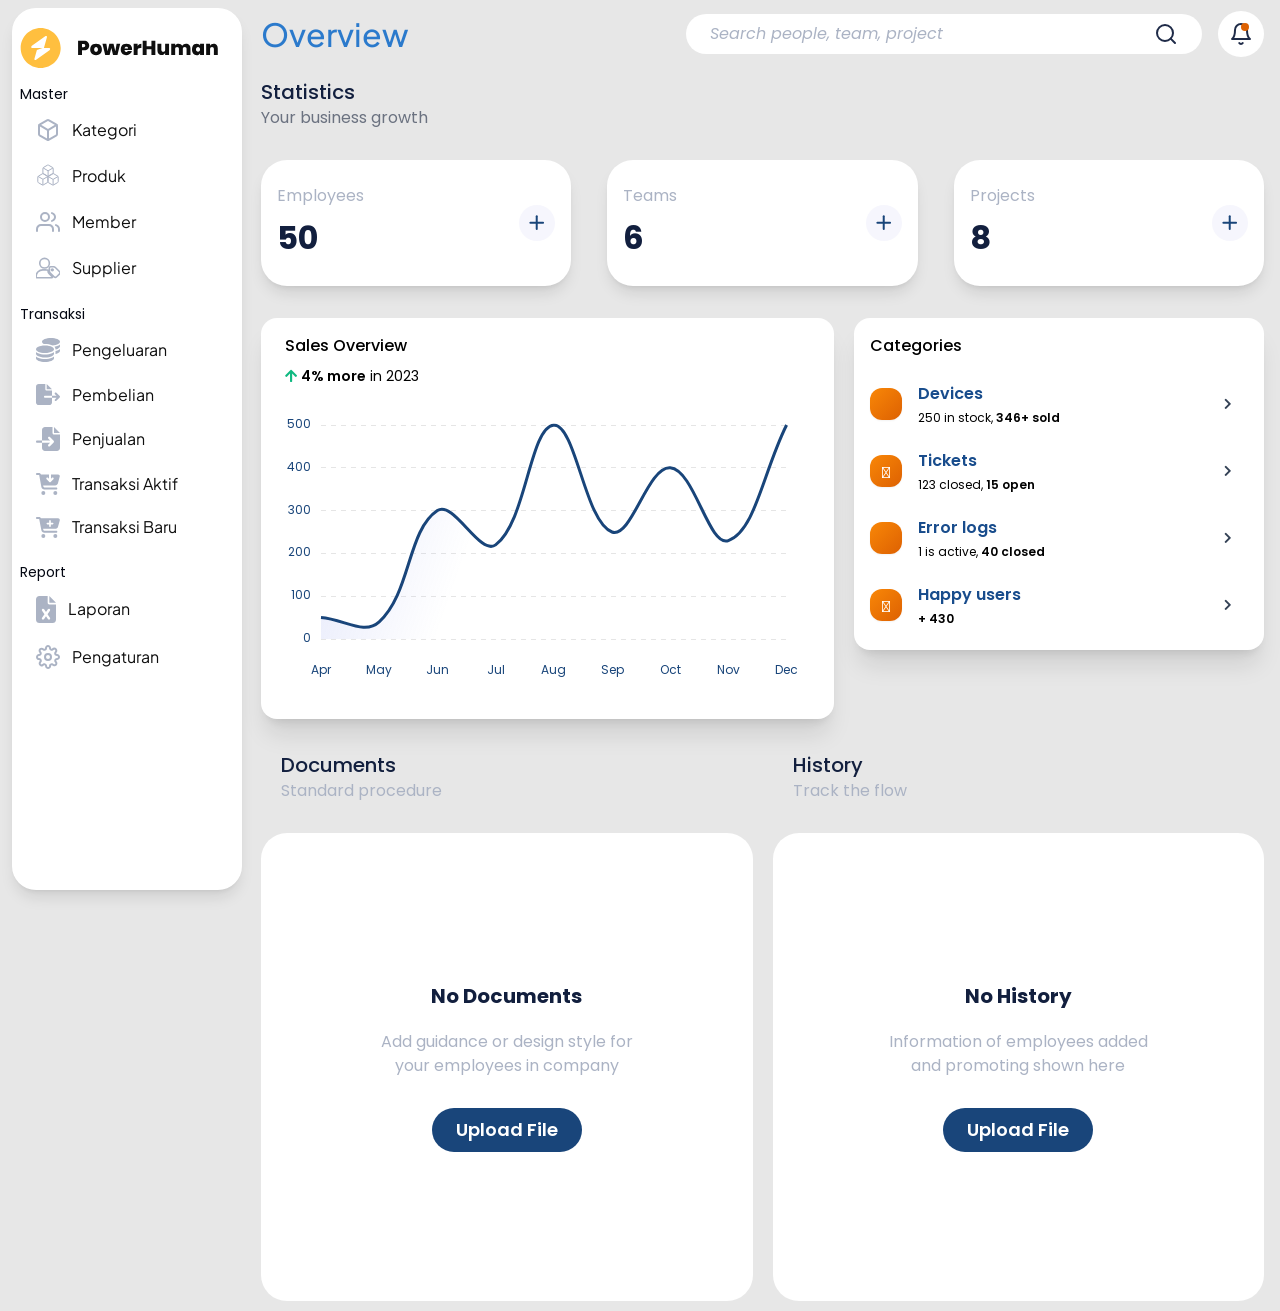
==== commit c67f1710: "update responsive" ====
--- a/public/pages/index.html
+++ b/public/pages/index.html
@@ -22,17 +22,17 @@
   <body>
     <!-- Sidebar -->
     <aside
-      class="fixed left-3 z-[999] my-2 hidden min-h-fit w-full overflow-y-auto rounded-3xl bg-white text-cod-gray-950 lg:block lg:max-w-[230px]"
+      class="fixed left-3 z-[999] my-2 hidden h-full w-full overflow-y-auto rounded-3xl bg-white text-cod-gray-950 shadow-lg lg:block lg:max-w-[230px] xl:max-h-[98vh] max-sm:max-w-[95%]"
       id="sidebarHRIS"
     >
       <div class="flex flex-col flex-wrap gap-y-4 px-2 pb-2 pt-5">
-        <div class="-mt-3 flex items-center justify-between">
-          <a href="index.html" class="flex justify-center">
+        <div class="flex items-center justify-between">
+          <a href="#" class="flex justify-center">
             <img src="../assets/svgs/logo-type.svg" alt="" />
           </a>
-          <a href="#" id="toggleCloseSidebar" class="lg:hidden">
+          <a href="#" id="toggleCloseSidebar" class="pr-3 lg:hidden">
             <svg
-              class="h-6 w-6 text-white"
+              class="h-6 w-6 text-dark"
               fill="none"
               stroke="currentColor"
               viewBox="0 0 24 24"
@@ -123,12 +123,10 @@
       </div>
     </aside>
     <!-- Main Content -->
-    <main
-      class="rounded-full px-3 py-[10px] lg:ml-[10px] lg:px-4 xl:ml-[245px]"
-    >
+    <main class="rounded-full px-3 py-[10px] lg:ml-[245px] lg:px-4">
       <!-- Top Section -->
       <nav
-        class="flex flex-wrap justify-between gap-3 md:flex-row md:items-center lg:gap-4"
+        class="flex flex-col flex-wrap justify-between gap-6 md:flex-row md:items-center"
       >
         <div class="flex items-center justify-between gap-4">
           <a href="#" id="toggleOpenSidebar" class="lg:hidden">
@@ -148,8 +146,10 @@
             </svg>
           </a>
           <!-- title is here -->
-          <div class="text-[32px] font-semibold text-congress-blue-500">
-            Overview
+          <div
+            class="font-plusjakarta text-[32px] font-medium capitalize text-congress-blue-500"
+          >
+            overview
           </div>
         </div>
         <div class="flex items-center gap-4">
@@ -158,159 +158,16 @@
               type="text"
               name=""
               id=""
-              class="input-field form-icon-search w-full !border-none italic !outline-none ring-congress-blue-200 transition-all duration-300 focus:ring-2"
-              placeholder="Search people, user-f, project"
+              class="input-field form-icon-search w-full !border-none italic !outline-none ring-indigo-200 transition-all duration-300 focus:ring-2"
+              placeholder="Search people, team, project"
             />
           </form>
-          <!-- <a
+          <a
             href="#"
             class="notification-dot relative h-[46px] w-[46px] flex-none rounded-full bg-white p-[11px]"
           >
             <img src="../assets/svgs/ic-bell.svg" alt="" />
-          </a> -->
-          <ul>
-            <li class="relative flex items-center pr-2">
-              <p class="transform-dropdown-show hidden"></p>
-              <a
-                href="javascript:;"
-                class="notification-dot relative h-[46px] w-[46px] flex-none rounded-full bg-white p-[11px]"
-                dropdown-trigger
-                aria-expanded="false"
-              >
-                <img src="../assets/svgs/ic-bell.svg" alt="" />
-              </a>
-              <ul
-                dropdown-menu
-                class="before:leading-default before:duration-350 before:ease lg:shadow-3xl duration-250 before:text-5.5 pointer-events-none absolute right-0 top-11 z-50 hidden min-w-44 origin-top list-none rounded-lg border-0 border-solid border-transparent bg-white bg-clip-padding px-2 py-4 text-left text-sm text-slate-500 opacity-0 transition-all before:absolute before:left-auto before:right-0 before:top-0 before:z-50 before:inline-block before:antialiased before:transition-all sm:-mr-6 before:sm:right-8 lg:absolute lg:left-auto lg:right-4 lg:mt-2 lg:block lg:cursor-pointer"
-              >
-                <!-- add show class on dropdown open js -->
-                <li class="relative mb-2">
-                  <a
-                    class="ease py-1.2 clear-both block w-full whitespace-nowrap rounded-lg px-4 duration-300 hover:bg-gray-200 hover:text-slate-700 lg:transition-colors"
-                    href="javascript:;"
-                  >
-                    <div class="flex py-1">
-                      <div class="my-auto">
-                        <img
-                          src="../assets/images/user-f-2.png"
-                          class="mr-4 inline-flex h-9 w-9 max-w-none items-center justify-center rounded-xl text-sm text-white"
-                        />
-                      </div>
-                      <div class="flex flex-col justify-center">
-                        <h6
-                          class="-white mb-1 text-sm font-normal leading-normal"
-                        >
-                          <span class="font-semibold">New message</span> from
-                          Laur
-                        </h6>
-                        <p
-                          class="-white/80 mb-0 text-xs leading-tight text-slate-400"
-                        >
-                          <i class="fa fa-clock mr-1"></i>
-                          13 minutes ago
-                        </p>
-                      </div>
-                    </div>
-                  </a>
-                </li>
-
-                <li class="relative mb-2">
-                  <a
-                    class="ease py-1.2 clear-both block w-full whitespace-nowrap rounded-lg px-4 transition-colors duration-300 hover:bg-gray-200 hover:text-slate-700"
-                    href="javascript:;"
-                  >
-                    <div class="flex py-1">
-                      <div class="my-auto">
-                        <img
-                          src="../assets/images/small-logos/logo-spotify.svg"
-                          class="mr-4 inline-flex h-9 w-9 max-w-none items-center justify-center rounded-xl bg-gradient-to-tl from-zinc-800 to-zinc-700 text-sm text-white"
-                        />
-                      </div>
-                      <div class="flex flex-col justify-center">
-                        <h6
-                          class="-white mb-1 text-sm font-normal leading-normal"
-                        >
-                          <span class="font-semibold">New album</span> by Travis
-                          Scott
-                        </h6>
-                        <p
-                          class="-white/80 mb-0 text-xs leading-tight text-slate-400"
-                        >
-                          <i class="fa fa-clock mr-1"></i>
-                          1 day
-                        </p>
-                      </div>
-                    </div>
-                  </a>
-                </li>
-
-                <li class="relative">
-                  <a
-                    class="ease py-1.2 clear-both block w-full whitespace-nowrap rounded-lg px-4 transition-colors duration-300 hover:bg-gray-200 hover:text-slate-700"
-                    href="javascript:;"
-                  >
-                    <div class="flex py-1">
-                      <div
-                        class="ease-nav-brand my-auto mr-4 inline-flex h-9 w-9 items-center justify-center rounded-xl bg-gradient-to-tl from-slate-600 to-slate-300 text-sm text-white transition-all duration-200"
-                      >
-                        <svg
-                          width="12px"
-                          height="12px"
-                          viewBox="0 0 43 36"
-                          version="1.1"
-                          xmlns="http://www.w3.org/2000/svg"
-                          xmlns:xlink="http://www.w3.org/1999/xlink"
-                        >
-                          <title>credit-card</title>
-                          <g
-                            stroke="none"
-                            stroke-width="1"
-                            fill="none"
-                            fill-rule="evenodd"
-                          >
-                            <g
-                              transform="translate(-2169.000000, -745.000000)"
-                              fill="#FFFFFF"
-                              fill-rule="nonzero"
-                            >
-                              <g transform="translate(1716.000000, 291.000000)">
-                                <g
-                                  transform="translate(453.000000, 454.000000)"
-                                >
-                                  <path
-                                    class="color-background"
-                                    d="M43,10.7482083 L43,3.58333333 C43,1.60354167 41.3964583,0 39.4166667,0 L3.58333333,0 C1.60354167,0 0,1.60354167 0,3.58333333 L0,10.7482083 L43,10.7482083 Z"
-                                    opacity="0.593633743"
-                                  ></path>
-                                  <path
-                                    class="color-background"
-                                    d="M0,16.125 L0,32.25 C0,34.2297917 1.60354167,35.8333333 3.58333333,35.8333333 L39.4166667,35.8333333 C41.3964583,35.8333333 43,34.2297917 43,32.25 L43,16.125 L0,16.125 Z M19.7083333,26.875 L7.16666667,26.875 L7.16666667,23.2916667 L19.7083333,23.2916667 L19.7083333,26.875 Z M35.8333333,26.875 L28.6666667,26.875 L28.6666667,23.2916667 L35.8333333,23.2916667 L35.8333333,26.875 Z"
-                                  ></path>
-                                </g>
-                              </g>
-                            </g>
-                          </g>
-                        </svg>
-                      </div>
-                      <div class="flex flex-col justify-center">
-                        <h6
-                          class="-white mb-1 text-sm font-normal leading-normal"
-                        >
-                          Payment successfully completed
-                        </h6>
-                        <p
-                          class="-white/80 mb-0 text-xs leading-tight text-slate-400"
-                        >
-                          <i class="fa fa-clock mr-1"></i>
-                          2 days
-                        </p>
-                      </div>
-                    </div>
-                  </a>
-                </li>
-              </ul>
-            </li>
-          </ul>
+          </a>
         </div>
       </nav>
 
@@ -364,8 +221,8 @@
       </section>
 
       <!-- section two -->
-      <section class="mt-8 flex flex-wrap">
-        <div class="mt-0 w-full max-w-full pr-3 lg:w-7/12 lg:flex-none">
+      <section class="mt-8 flex flex-wrap max-sm:flex-row max-sm:gap-y-4">
+        <div class="mt-0 w-full max-w-full lg:w-7/12 lg:flex-none lg:pr-3">
           <div
             class="border-black/12.5 relative z-20 flex min-w-0 flex-col break-words rounded-2xl border-0 border-solid bg-white bg-clip-border shadow-xl"
           >
@@ -375,7 +232,7 @@
               <h6 class="mb-2 font-medium capitalize">Sales overview</h6>
               <p class="mb-0 text-sm leading-normal">
                 <i class="fa fa-arrow-up text-emerald-500"></i>
-                <span class="font-semibold">4% more</span> in 2021
+                <span class="font-semibold">4% more</span> in 2023
               </p>
             </div>
             <div class="flex-auto p-4">
@@ -386,7 +243,7 @@
           </div>
         </div>
 
-        <div class="mt-0 w-full max-w-full pl-2 lg:w-5/12 lg:flex-none">
+        <div class="mt-0 w-full max-w-full lg:w-5/12 lg:flex-none lg:pl-2">
           <div
             class="border-black/12.5 relative flex min-w-0 flex-col break-words rounded-2xl border-0 border-solid bg-white bg-clip-border shadow-xl"
           >
--- a/public/css/main.css
+++ b/public/css/main.css
@@ -0,0 +1,1969 @@
+@import url("https://fonts.googleapis.com/css2?family=Poppins:wght@300;400;500;600;700&display=swap");
+
+@import url("https://fonts.googleapis.com/css2?family=Plus+Jakarta+Sans:ital,wght@0,200..800;1,200..800&display=swap");
+
+/*
+! tailwindcss v3.4.1 | MIT License | https://tailwindcss.com
+*/
+
+/*
+1. Prevent padding and border from affecting element width. (https://github.com/mozdevs/cssremedy/issues/4)
+2. Allow adding a border to an element by just adding a border-width. (https://github.com/tailwindcss/tailwindcss/pull/116)
+*/
+
+*,
+::before,
+::after {
+  box-sizing: border-box;
+  /* 1 */
+  border-width: 0;
+  /* 2 */
+  border-style: solid;
+  /* 2 */
+  border-color: #e5e7eb;
+  /* 2 */
+}
+
+::before,
+::after {
+  --tw-content: '';
+}
+
+/*
+1. Use a consistent sensible line-height in all browsers.
+2. Prevent adjustments of font size after orientation changes in iOS.
+3. Use a more readable tab size.
+4. Use the user's configured `sans` font-family by default.
+5. Use the user's configured `sans` font-feature-settings by default.
+6. Use the user's configured `sans` font-variation-settings by default.
+7. Disable tap highlights on iOS
+*/
+
+html,
+:host {
+  line-height: 1.5;
+  /* 1 */
+  -webkit-text-size-adjust: 100%;
+  /* 2 */
+  -moz-tab-size: 4;
+  /* 3 */
+  -o-tab-size: 4;
+     tab-size: 4;
+  /* 3 */
+  font-family: ui-sans-serif, system-ui, sans-serif, "Apple Color Emoji", "Segoe UI Emoji", "Segoe UI Symbol", "Noto Color Emoji";
+  /* 4 */
+  font-feature-settings: normal;
+  /* 5 */
+  font-variation-settings: normal;
+  /* 6 */
+  -webkit-tap-highlight-color: transparent;
+  /* 7 */
+}
+
+/*
+1. Remove the margin in all browsers.
+2. Inherit line-height from `html` so users can set them as a class directly on the `html` element.
+*/
+
+body {
+  margin: 0;
+  /* 1 */
+  line-height: inherit;
+  /* 2 */
+}
+
+/*
+1. Add the correct height in Firefox.
+2. Correct the inheritance of border color in Firefox. (https://bugzilla.mozilla.org/show_bug.cgi?id=190655)
+3. Ensure horizontal rules are visible by default.
+*/
+
+hr {
+  height: 0;
+  /* 1 */
+  color: inherit;
+  /* 2 */
+  border-top-width: 1px;
+  /* 3 */
+}
+
+/*
+Add the correct text decoration in Chrome, Edge, and Safari.
+*/
+
+abbr:where([title]) {
+  -webkit-text-decoration: underline dotted;
+          text-decoration: underline dotted;
+}
+
+/*
+Remove the default font size and weight for headings.
+*/
+
+h1,
+h2,
+h3,
+h4,
+h5,
+h6 {
+  font-size: inherit;
+  font-weight: inherit;
+}
+
+/*
+Reset links to optimize for opt-in styling instead of opt-out.
+*/
+
+a {
+  color: inherit;
+  text-decoration: inherit;
+}
+
+/*
+Add the correct font weight in Edge and Safari.
+*/
+
+b,
+strong {
+  font-weight: bolder;
+}
+
+/*
+1. Use the user's configured `mono` font-family by default.
+2. Use the user's configured `mono` font-feature-settings by default.
+3. Use the user's configured `mono` font-variation-settings by default.
+4. Correct the odd `em` font sizing in all browsers.
+*/
+
+code,
+kbd,
+samp,
+pre {
+  font-family: ui-monospace, SFMono-Regular, Menlo, Monaco, Consolas, "Liberation Mono", "Courier New", monospace;
+  /* 1 */
+  font-feature-settings: normal;
+  /* 2 */
+  font-variation-settings: normal;
+  /* 3 */
+  font-size: 1em;
+  /* 4 */
+}
+
+/*
+Add the correct font size in all browsers.
+*/
+
+small {
+  font-size: 80%;
+}
+
+/*
+Prevent `sub` and `sup` elements from affecting the line height in all browsers.
+*/
+
+sub,
+sup {
+  font-size: 75%;
+  line-height: 0;
+  position: relative;
+  vertical-align: baseline;
+}
+
+sub {
+  bottom: -0.25em;
+}
+
+sup {
+  top: -0.5em;
+}
+
+/*
+1. Remove text indentation from table contents in Chrome and Safari. (https://bugs.chromium.org/p/chromium/issues/detail?id=999088, https://bugs.webkit.org/show_bug.cgi?id=201297)
+2. Correct table border color inheritance in all Chrome and Safari. (https://bugs.chromium.org/p/chromium/issues/detail?id=935729, https://bugs.webkit.org/show_bug.cgi?id=195016)
+3. Remove gaps between table borders by default.
+*/
+
+table {
+  text-indent: 0;
+  /* 1 */
+  border-color: inherit;
+  /* 2 */
+  border-collapse: collapse;
+  /* 3 */
+}
+
+/*
+1. Change the font styles in all browsers.
+2. Remove the margin in Firefox and Safari.
+3. Remove default padding in all browsers.
+*/
+
+button,
+input,
+optgroup,
+select,
+textarea {
+  font-family: inherit;
+  /* 1 */
+  font-feature-settings: inherit;
+  /* 1 */
+  font-variation-settings: inherit;
+  /* 1 */
+  font-size: 100%;
+  /* 1 */
+  font-weight: inherit;
+  /* 1 */
+  line-height: inherit;
+  /* 1 */
+  color: inherit;
+  /* 1 */
+  margin: 0;
+  /* 2 */
+  padding: 0;
+  /* 3 */
+}
+
+/*
+Remove the inheritance of text transform in Edge and Firefox.
+*/
+
+button,
+select {
+  text-transform: none;
+}
+
+/*
+1. Correct the inability to style clickable types in iOS and Safari.
+2. Remove default button styles.
+*/
+
+button,
+[type='button'],
+[type='reset'],
+[type='submit'] {
+  -webkit-appearance: button;
+  /* 1 */
+  background-color: transparent;
+  /* 2 */
+  background-image: none;
+  /* 2 */
+}
+
+/*
+Use the modern Firefox focus style for all focusable elements.
+*/
+
+:-moz-focusring {
+  outline: auto;
+}
+
+/*
+Remove the additional `:invalid` styles in Firefox. (https://github.com/mozilla/gecko-dev/blob/2f9eacd9d3d995c937b4251a5557d95d494c9be1/layout/style/res/forms.css#L728-L737)
+*/
+
+:-moz-ui-invalid {
+  box-shadow: none;
+}
+
+/*
+Add the correct vertical alignment in Chrome and Firefox.
+*/
+
+progress {
+  vertical-align: baseline;
+}
+
+/*
+Correct the cursor style of increment and decrement buttons in Safari.
+*/
+
+::-webkit-inner-spin-button,
+::-webkit-outer-spin-button {
+  height: auto;
+}
+
+/*
+1. Correct the odd appearance in Chrome and Safari.
+2. Correct the outline style in Safari.
+*/
+
+[type='search'] {
+  -webkit-appearance: textfield;
+  /* 1 */
+  outline-offset: -2px;
+  /* 2 */
+}
+
+/*
+Remove the inner padding in Chrome and Safari on macOS.
+*/
+
+::-webkit-search-decoration {
+  -webkit-appearance: none;
+}
+
+/*
+1. Correct the inability to style clickable types in iOS and Safari.
+2. Change font properties to `inherit` in Safari.
+*/
+
+::-webkit-file-upload-button {
+  -webkit-appearance: button;
+  /* 1 */
+  font: inherit;
+  /* 2 */
+}
+
+/*
+Add the correct display in Chrome and Safari.
+*/
+
+summary {
+  display: list-item;
+}
+
+/*
+Removes the default spacing and border for appropriate elements.
+*/
+
+blockquote,
+dl,
+dd,
+h1,
+h2,
+h3,
+h4,
+h5,
+h6,
+hr,
+figure,
+p,
+pre {
+  margin: 0;
+}
+
+fieldset {
+  margin: 0;
+  padding: 0;
+}
+
+legend {
+  padding: 0;
+}
+
+ol,
+ul,
+menu {
+  list-style: none;
+  margin: 0;
+  padding: 0;
+}
+
+/*
+Reset default styling for dialogs.
+*/
+
+dialog {
+  padding: 0;
+}
+
+/*
+Prevent resizing textareas horizontally by default.
+*/
+
+textarea {
+  resize: vertical;
+}
+
+/*
+1. Reset the default placeholder opacity in Firefox. (https://github.com/tailwindlabs/tailwindcss/issues/3300)
+2. Set the default placeholder color to the user's configured gray 400 color.
+*/
+
+input::-moz-placeholder, textarea::-moz-placeholder {
+  opacity: 1;
+  /* 1 */
+  color: #9ca3af;
+  /* 2 */
+}
+
+input::placeholder,
+textarea::placeholder {
+  opacity: 1;
+  /* 1 */
+  color: #9ca3af;
+  /* 2 */
+}
+
+/*
+Set the default cursor for buttons.
+*/
+
+button,
+[role="button"] {
+  cursor: pointer;
+}
+
+/*
+Make sure disabled buttons don't get the pointer cursor.
+*/
+
+:disabled {
+  cursor: default;
+}
+
+/*
+1. Make replaced elements `display: block` by default. (https://github.com/mozdevs/cssremedy/issues/14)
+2. Add `vertical-align: middle` to align replaced elements more sensibly by default. (https://github.com/jensimmons/cssremedy/issues/14#issuecomment-634934210)
+   This can trigger a poorly considered lint error in some tools but is included by design.
+*/
+
+img,
+svg,
+video,
+canvas,
+audio,
+iframe,
+embed,
+object {
+  display: block;
+  /* 1 */
+  vertical-align: middle;
+  /* 2 */
+}
+
+/*
+Constrain images and videos to the parent width and preserve their intrinsic aspect ratio. (https://github.com/mozdevs/cssremedy/issues/14)
+*/
+
+img,
+video {
+  max-width: 100%;
+  height: auto;
+}
+
+/* Make elements with the HTML hidden attribute stay hidden by default */
+
+[hidden] {
+  display: none;
+}
+
+.flex::before,
+  .flex::after {
+  display: none !important;
+}
+
+body{
+  --tw-bg-opacity: 1;
+  background-color: rgb(231 231 231 / var(--tw-bg-opacity));
+  font-family: Poppins, sans-serif;
+}
+
+aside::-webkit-scrollbar {
+  display: none;
+}
+
+@media only screen and (max-width: 600px) {
+  /* aside {
+      @apply max-w-[270px];
+    } */
+}
+
+*, ::before, ::after{
+  --tw-border-spacing-x: 0;
+  --tw-border-spacing-y: 0;
+  --tw-translate-x: 0;
+  --tw-translate-y: 0;
+  --tw-rotate: 0;
+  --tw-skew-x: 0;
+  --tw-skew-y: 0;
+  --tw-scale-x: 1;
+  --tw-scale-y: 1;
+  --tw-pan-x:  ;
+  --tw-pan-y:  ;
+  --tw-pinch-zoom:  ;
+  --tw-scroll-snap-strictness: proximity;
+  --tw-gradient-from-position:  ;
+  --tw-gradient-via-position:  ;
+  --tw-gradient-to-position:  ;
+  --tw-ordinal:  ;
+  --tw-slashed-zero:  ;
+  --tw-numeric-figure:  ;
+  --tw-numeric-spacing:  ;
+  --tw-numeric-fraction:  ;
+  --tw-ring-inset:  ;
+  --tw-ring-offset-width: 0px;
+  --tw-ring-offset-color: #fff;
+  --tw-ring-color: rgb(59 130 246 / 0.5);
+  --tw-ring-offset-shadow: 0 0 #0000;
+  --tw-ring-shadow: 0 0 #0000;
+  --tw-shadow: 0 0 #0000;
+  --tw-shadow-colored: 0 0 #0000;
+  --tw-blur:  ;
+  --tw-brightness:  ;
+  --tw-contrast:  ;
+  --tw-grayscale:  ;
+  --tw-hue-rotate:  ;
+  --tw-invert:  ;
+  --tw-saturate:  ;
+  --tw-sepia:  ;
+  --tw-drop-shadow:  ;
+  --tw-backdrop-blur:  ;
+  --tw-backdrop-brightness:  ;
+  --tw-backdrop-contrast:  ;
+  --tw-backdrop-grayscale:  ;
+  --tw-backdrop-hue-rotate:  ;
+  --tw-backdrop-invert:  ;
+  --tw-backdrop-opacity:  ;
+  --tw-backdrop-saturate:  ;
+  --tw-backdrop-sepia:  ;
+}
+
+::backdrop{
+  --tw-border-spacing-x: 0;
+  --tw-border-spacing-y: 0;
+  --tw-translate-x: 0;
+  --tw-translate-y: 0;
+  --tw-rotate: 0;
+  --tw-skew-x: 0;
+  --tw-skew-y: 0;
+  --tw-scale-x: 1;
+  --tw-scale-y: 1;
+  --tw-pan-x:  ;
+  --tw-pan-y:  ;
+  --tw-pinch-zoom:  ;
+  --tw-scroll-snap-strictness: proximity;
+  --tw-gradient-from-position:  ;
+  --tw-gradient-via-position:  ;
+  --tw-gradient-to-position:  ;
+  --tw-ordinal:  ;
+  --tw-slashed-zero:  ;
+  --tw-numeric-figure:  ;
+  --tw-numeric-spacing:  ;
+  --tw-numeric-fraction:  ;
+  --tw-ring-inset:  ;
+  --tw-ring-offset-width: 0px;
+  --tw-ring-offset-color: #fff;
+  --tw-ring-color: rgb(59 130 246 / 0.5);
+  --tw-ring-offset-shadow: 0 0 #0000;
+  --tw-ring-shadow: 0 0 #0000;
+  --tw-shadow: 0 0 #0000;
+  --tw-shadow-colored: 0 0 #0000;
+  --tw-blur:  ;
+  --tw-brightness:  ;
+  --tw-contrast:  ;
+  --tw-grayscale:  ;
+  --tw-hue-rotate:  ;
+  --tw-invert:  ;
+  --tw-saturate:  ;
+  --tw-sepia:  ;
+  --tw-drop-shadow:  ;
+  --tw-backdrop-blur:  ;
+  --tw-backdrop-brightness:  ;
+  --tw-backdrop-contrast:  ;
+  --tw-backdrop-grayscale:  ;
+  --tw-backdrop-hue-rotate:  ;
+  --tw-backdrop-invert:  ;
+  --tw-backdrop-opacity:  ;
+  --tw-backdrop-saturate:  ;
+  --tw-backdrop-sepia:  ;
+}
+
+.card::before,.card::after {
+  display: none;
+}
+
+.card{
+  position: relative;
+  display: flex;
+  flex-direction: column;
+  row-gap: 1rem;
+  border-radius: 26px;
+  --tw-bg-opacity: 1;
+  background-color: rgb(255 255 255 / var(--tw-bg-opacity));
+  padding: 1.5rem;
+  padding-left: 1rem;
+  padding-right: 1rem;
+}
+
+@media (min-width: 768px){
+  .card{
+    max-width: 500px;
+  }
+}
+
+.input-field{
+  border-radius: 100px;
+  padding-left: 1.5rem;
+  padding-right: 1.5rem;
+  padding-top: 0.5rem;
+  padding-bottom: 0.5rem;
+  --tw-text-opacity: 1;
+  color: rgb(18 31 62 / var(--tw-text-opacity));
+  outline-style: solid;
+  outline-width: 1.4px;
+  outline-color: #121F3E;
+}
+
+.input-field::-moz-placeholder{
+  --tw-text-opacity: 1;
+  color: rgb(171 179 196 / var(--tw-text-opacity));
+}
+
+.input-field::placeholder{
+  --tw-text-opacity: 1;
+  color: rgb(171 179 196 / var(--tw-text-opacity));
+}
+
+.input-field:focus{
+  outline-color: #4640DE;
+}
+
+.btn{
+  border-radius: 9999px;
+  padding-left: 1.25rem;
+  padding-right: 1.25rem;
+  padding-top: 9px;
+  padding-bottom: 9px;
+  text-align: center;
+  font-size: 0.875rem;
+  line-height: 1.25rem;
+  font-weight: 500;
+  text-transform: capitalize;
+}
+
+.btn-primary{
+  border-radius: 9999px;
+  --tw-bg-opacity: 1;
+  background-color: rgb(25 69 122 / var(--tw-bg-opacity));
+  padding-left: 1.5rem;
+  padding-right: 1.5rem;
+  padding-top: 0.5rem;
+  padding-bottom: 0.5rem;
+  text-align: center;
+  font-size: 1.125rem;
+  line-height: 1.75rem;
+  font-weight: 600;
+  --tw-text-opacity: 1;
+  color: rgb(255 255 255 / var(--tw-text-opacity));
+}
+
+.btn-primary:hover{
+  --tw-bg-opacity: 1;
+  background-color: rgb(43 122 204 / var(--tw-bg-opacity));
+  --tw-text-opacity: 1;
+  color: rgb(255 255 255 / var(--tw-text-opacity));
+}
+
+.card-project {
+  transition:
+      all 0.3s ease 0s,
+      opacity 0.5s cubic-bezier(0.5, 0, 0, 1) 1ms;
+  max-height: 445px;
+  overflow: hidden;
+  border-radius: 20px;
+  border-width: 1px;
+  --tw-border-opacity: 1;
+  border-color: rgb(176 176 176 / var(--tw-border-opacity));
+  --tw-bg-opacity: 1;
+  background-color: rgb(255 255 255 / var(--tw-bg-opacity));
+  padding: 0.75rem;
+}
+
+@media (min-width: 1024px){
+  .card-project{
+    max-height: 300px;
+  }
+}
+
+@media only screen and (min-width: 1024px) {
+  .card-project .button-cta {
+    opacity: 0;
+    transition: all 300ms ease;
+  }
+
+  .card-project:hover {
+    box-shadow: 0 4px 25px 0 rgba(0, 0, 0, 0.15);
+  }
+
+  .card-project:hover .button-cta {
+    opacity: 1;
+    transition: all 300ms ease;
+  }
+
+  .card-project:hover .init-price,
+    .card-project:hover .progress-info {
+    opacity: 0;
+    height: 0px;
+    margin: 0px;
+    padding: 0px;
+    transition: all 300ms ease;
+  }
+}
+
+.pointer-events-none{
+  pointer-events: none;
+}
+
+.fixed{
+  position: fixed;
+}
+
+.absolute{
+  position: absolute;
+}
+
+.relative{
+  position: relative;
+}
+
+.left-3{
+  left: 0.75rem;
+}
+
+.right-0{
+  right: 0px;
+}
+
+.top-11{
+  top: 2.75rem;
+}
+
+.top-\[5px\]{
+  top: 5px;
+}
+
+.top-\[6px\]{
+  top: 6px;
+}
+
+.z-20{
+  z-index: 20;
+}
+
+.z-50{
+  z-index: 50;
+}
+
+.z-\[999\]{
+  z-index: 999;
+}
+
+.clear-both{
+  clear: both;
+}
+
+.m-auto{
+  margin: auto;
+}
+
+.mx-0{
+  margin-left: 0px;
+  margin-right: 0px;
+}
+
+.my-2{
+  margin-top: 0.5rem;
+  margin-bottom: 0.5rem;
+}
+
+.my-auto{
+  margin-top: auto;
+  margin-bottom: auto;
+}
+
+.-mt-3{
+  margin-top: -0.75rem;
+}
+
+.mb-0{
+  margin-bottom: 0px;
+}
+
+.mb-1{
+  margin-bottom: 0.25rem;
+}
+
+.mb-2{
+  margin-bottom: 0.5rem;
+}
+
+.mb-\[30px\]{
+  margin-bottom: 30px;
+}
+
+.ml-1{
+  margin-left: 0.25rem;
+}
+
+.ml-4{
+  margin-left: 1rem;
+}
+
+.mr-1{
+  margin-right: 0.25rem;
+}
+
+.mr-4{
+  margin-right: 1rem;
+}
+
+.mt-0{
+  margin-top: 0px;
+}
+
+.mt-2{
+  margin-top: 0.5rem;
+}
+
+.mt-5{
+  margin-top: 1.25rem;
+}
+
+.mt-8{
+  margin-top: 2rem;
+}
+
+.mt-\[6px\]{
+  margin-top: 6px;
+}
+
+.block{
+  display: block;
+}
+
+.inline-block{
+  display: inline-block;
+}
+
+.flex{
+  display: flex;
+}
+
+.inline-flex{
+  display: inline-flex;
+}
+
+.table{
+  display: table;
+}
+
+.grid{
+  display: grid;
+}
+
+.hidden{
+  display: none;
+}
+
+.h-6{
+  height: 1.5rem;
+}
+
+.h-8{
+  height: 2rem;
+}
+
+.h-9{
+  height: 2.25rem;
+}
+
+.h-\[46px\]{
+  height: 46px;
+}
+
+.h-auto{
+  height: auto;
+}
+
+.h-full{
+  height: 100%;
+}
+
+.min-h-\[100px\]{
+  min-height: 100px;
+}
+
+.min-h-\[468px\]{
+  min-height: 468px;
+}
+
+.min-h-fit{
+  min-height: -moz-fit-content;
+  min-height: fit-content;
+}
+
+.min-h-full{
+  min-height: 100%;
+}
+
+.min-h-screen{
+  min-height: 100vh;
+}
+
+.w-5{
+  width: 1.25rem;
+}
+
+.w-6{
+  width: 1.5rem;
+}
+
+.w-8{
+  width: 2rem;
+}
+
+.w-9{
+  width: 2.25rem;
+}
+
+.w-\[46px\]{
+  width: 46px;
+}
+
+.w-\[5\%\]{
+  width: 5%;
+}
+
+.w-full{
+  width: 100%;
+}
+
+.min-w-0{
+  min-width: 0px;
+}
+
+.min-w-44{
+  min-width: 11rem;
+}
+
+.min-w-full{
+  min-width: 100%;
+}
+
+.max-w-full{
+  max-width: 100%;
+}
+
+.max-w-none{
+  max-width: none;
+}
+
+.flex-auto{
+  flex: 1 1 auto;
+}
+
+.flex-none{
+  flex: none;
+}
+
+.shrink{
+  flex-shrink: 1;
+}
+
+.table-auto{
+  table-layout: auto;
+}
+
+.border-collapse{
+  border-collapse: collapse;
+}
+
+.origin-top{
+  transform-origin: top;
+}
+
+.transform{
+  transform: translate(var(--tw-translate-x), var(--tw-translate-y)) rotate(var(--tw-rotate)) skewX(var(--tw-skew-x)) skewY(var(--tw-skew-y)) scaleX(var(--tw-scale-x)) scaleY(var(--tw-scale-y));
+}
+
+.cursor-pointer{
+  cursor: pointer;
+}
+
+.list-none{
+  list-style-type: none;
+}
+
+.flex-col{
+  flex-direction: column;
+}
+
+.flex-wrap{
+  flex-wrap: wrap;
+}
+
+.items-start{
+  align-items: flex-start;
+}
+
+.items-end{
+  align-items: flex-end;
+}
+
+.items-center{
+  align-items: center;
+}
+
+.justify-start{
+  justify-content: flex-start;
+}
+
+.justify-center{
+  justify-content: center;
+}
+
+.justify-between{
+  justify-content: space-between;
+}
+
+.gap-1{
+  gap: 0.25rem;
+}
+
+.gap-1\.5{
+  gap: 0.375rem;
+}
+
+.gap-3{
+  gap: 0.75rem;
+}
+
+.gap-4{
+  gap: 1rem;
+}
+
+.gap-5{
+  gap: 1.25rem;
+}
+
+.gap-6{
+  gap: 1.5rem;
+}
+
+.\!gap-y-10{
+  row-gap: 2.5rem !important;
+}
+
+.gap-x-2{
+  -moz-column-gap: 0.5rem;
+       column-gap: 0.5rem;
+}
+
+.gap-x-3{
+  -moz-column-gap: 0.75rem;
+       column-gap: 0.75rem;
+}
+
+.gap-x-4{
+  -moz-column-gap: 1rem;
+       column-gap: 1rem;
+}
+
+.gap-y-4{
+  row-gap: 1rem;
+}
+
+.overflow-x-auto{
+  overflow-x: auto;
+}
+
+.overflow-y-auto{
+  overflow-y: auto;
+}
+
+.whitespace-nowrap{
+  white-space: nowrap;
+}
+
+.break-words{
+  overflow-wrap: break-word;
+}
+
+.rounded-2xl{
+  border-radius: 1rem;
+}
+
+.rounded-3xl{
+  border-radius: 1.5rem;
+}
+
+.rounded-full{
+  border-radius: 9999px;
+}
+
+.rounded-lg{
+  border-radius: 0.5rem;
+}
+
+.rounded-xl{
+  border-radius: 0.75rem;
+}
+
+.rounded-b-lg{
+  border-bottom-right-radius: 0.5rem;
+  border-bottom-left-radius: 0.5rem;
+}
+
+.rounded-t-2xl{
+  border-top-left-radius: 1rem;
+  border-top-right-radius: 1rem;
+}
+
+.rounded-t-lg{
+  border-top-left-radius: 0.5rem;
+  border-top-right-radius: 0.5rem;
+}
+
+.border-0{
+  border-width: 0px;
+}
+
+.border-b{
+  border-bottom-width: 1px;
+}
+
+.border-b-0{
+  border-bottom-width: 0px;
+}
+
+.border-b-2{
+  border-bottom-width: 2px;
+}
+
+.border-solid{
+  border-style: solid;
+}
+
+.\!border-none{
+  border-style: none !important;
+}
+
+.border-transparent{
+  border-color: transparent;
+}
+
+.border-white\/40{
+  border-color: rgb(255 255 255 / 0.4);
+}
+
+.bg-congress-blue-500{
+  --tw-bg-opacity: 1;
+  background-color: rgb(43 122 204 / var(--tw-bg-opacity));
+}
+
+.bg-saffron-mango-500{
+  --tw-bg-opacity: 1;
+  background-color: rgb(249 135 7 / var(--tw-bg-opacity));
+}
+
+.bg-transparent{
+  background-color: transparent;
+}
+
+.bg-white{
+  --tw-bg-opacity: 1;
+  background-color: rgb(255 255 255 / var(--tw-bg-opacity));
+}
+
+.bg-gradient-to-tl{
+  background-image: linear-gradient(to top left, var(--tw-gradient-stops));
+}
+
+.from-cod-gray-600{
+  --tw-gradient-from: #5d5d5d var(--tw-gradient-from-position);
+  --tw-gradient-to: rgb(93 93 93 / 0) var(--tw-gradient-to-position);
+  --tw-gradient-stops: var(--tw-gradient-from), var(--tw-gradient-to);
+}
+
+.from-congress-blue-500{
+  --tw-gradient-from: #2b7acc var(--tw-gradient-from-position);
+  --tw-gradient-to: rgb(43 122 204 / 0) var(--tw-gradient-to-position);
+  --tw-gradient-stops: var(--tw-gradient-from), var(--tw-gradient-to);
+}
+
+.from-saffron-mango-600{
+  --tw-gradient-from: #dd6102 var(--tw-gradient-from-position);
+  --tw-gradient-to: rgb(221 97 2 / 0) var(--tw-gradient-to-position);
+  --tw-gradient-stops: var(--tw-gradient-from), var(--tw-gradient-to);
+}
+
+.from-slate-600{
+  --tw-gradient-from: #475569 var(--tw-gradient-from-position);
+  --tw-gradient-to: rgb(71 85 105 / 0) var(--tw-gradient-to-position);
+  --tw-gradient-stops: var(--tw-gradient-from), var(--tw-gradient-to);
+}
+
+.from-zinc-800{
+  --tw-gradient-from: #27272a var(--tw-gradient-from-position);
+  --tw-gradient-to: rgb(39 39 42 / 0) var(--tw-gradient-to-position);
+  --tw-gradient-stops: var(--tw-gradient-from), var(--tw-gradient-to);
+}
+
+.to-cod-gray-300\/80{
+  --tw-gradient-to: rgb(176 176 176 / 0.8) var(--tw-gradient-to-position);
+}
+
+.to-fountain-blue-400{
+  --tw-gradient-to: #61abb3 var(--tw-gradient-to-position);
+}
+
+.to-saffron-mango-500{
+  --tw-gradient-to: #f98707 var(--tw-gradient-to-position);
+}
+
+.to-slate-300{
+  --tw-gradient-to: #cbd5e1 var(--tw-gradient-to-position);
+}
+
+.to-zinc-700{
+  --tw-gradient-to: #3f3f46 var(--tw-gradient-to-position);
+}
+
+.bg-clip-border{
+  background-clip: border-box;
+}
+
+.bg-clip-padding{
+  background-clip: padding-box;
+}
+
+.bg-center{
+  background-position: center;
+}
+
+.fill-current{
+  fill: currentColor;
+}
+
+.stroke-none{
+  stroke: none;
+}
+
+.p-0{
+  padding: 0px;
+}
+
+.p-1{
+  padding: 0.25rem;
+}
+
+.p-2{
+  padding: 0.5rem;
+}
+
+.p-4{
+  padding: 1rem;
+}
+
+.p-6{
+  padding: 1.5rem;
+}
+
+.p-\[11px\]{
+  padding: 11px;
+}
+
+.px-0{
+  padding-left: 0px;
+  padding-right: 0px;
+}
+
+.px-2{
+  padding-left: 0.5rem;
+  padding-right: 0.5rem;
+}
+
+.px-2\.5{
+  padding-left: 0.625rem;
+  padding-right: 0.625rem;
+}
+
+.px-3{
+  padding-left: 0.75rem;
+  padding-right: 0.75rem;
+}
+
+.px-4{
+  padding-left: 1rem;
+  padding-right: 1rem;
+}
+
+.px-6{
+  padding-left: 1.5rem;
+  padding-right: 1.5rem;
+}
+
+.py-1{
+  padding-top: 0.25rem;
+  padding-bottom: 0.25rem;
+}
+
+.py-2{
+  padding-top: 0.5rem;
+  padding-bottom: 0.5rem;
+}
+
+.py-3{
+  padding-top: 0.75rem;
+  padding-bottom: 0.75rem;
+}
+
+.py-4{
+  padding-top: 1rem;
+  padding-bottom: 1rem;
+}
+
+.py-\[10px\]{
+  padding-top: 10px;
+  padding-bottom: 10px;
+}
+
+.pb-0{
+  padding-bottom: 0px;
+}
+
+.pb-2{
+  padding-bottom: 0.5rem;
+}
+
+.pl-0{
+  padding-left: 0px;
+}
+
+.pl-2{
+  padding-left: 0.5rem;
+}
+
+.pl-5{
+  padding-left: 1.25rem;
+}
+
+.pr-2{
+  padding-right: 0.5rem;
+}
+
+.pr-3{
+  padding-right: 0.75rem;
+}
+
+.pr-4{
+  padding-right: 1rem;
+}
+
+.pt-0{
+  padding-top: 0px;
+}
+
+.pt-4{
+  padding-top: 1rem;
+}
+
+.pt-5{
+  padding-top: 1.25rem;
+}
+
+.pt-8{
+  padding-top: 2rem;
+}
+
+.pt-\[20px\]{
+  padding-top: 20px;
+}
+
+.text-left{
+  text-align: left;
+}
+
+.text-center{
+  text-align: center;
+}
+
+.align-baseline{
+  vertical-align: baseline;
+}
+
+.align-top{
+  vertical-align: top;
+}
+
+.align-middle{
+  vertical-align: middle;
+}
+
+.align-bottom{
+  vertical-align: bottom;
+}
+
+.font-plusjakarta{
+  font-family: Plus Jakarta Sans, sans-serif;
+}
+
+.text-\[32px\]{
+  font-size: 32px;
+}
+
+.text-sm{
+  font-size: 0.875rem;
+  line-height: 1.25rem;
+}
+
+.text-xl{
+  font-size: 1.25rem;
+  line-height: 1.75rem;
+}
+
+.text-xs{
+  font-size: 0.75rem;
+  line-height: 1rem;
+}
+
+.font-bold{
+  font-weight: 700;
+}
+
+.font-medium{
+  font-weight: 500;
+}
+
+.font-normal{
+  font-weight: 400;
+}
+
+.font-semibold{
+  font-weight: 600;
+}
+
+.uppercase{
+  text-transform: uppercase;
+}
+
+.capitalize{
+  text-transform: capitalize;
+}
+
+.italic{
+  font-style: italic;
+}
+
+.leading-none{
+  line-height: 1;
+}
+
+.leading-normal{
+  line-height: 1.5;
+}
+
+.leading-tight{
+  line-height: 1.25;
+}
+
+.text-black{
+  --tw-text-opacity: 1;
+  color: rgb(0 0 0 / var(--tw-text-opacity));
+}
+
+.text-blue-600{
+  --tw-text-opacity: 1;
+  color: rgb(37 99 235 / var(--tw-text-opacity));
+}
+
+.text-cod-gray-800{
+  --tw-text-opacity: 1;
+  color: rgb(69 69 69 / var(--tw-text-opacity));
+}
+
+.text-cod-gray-900{
+  --tw-text-opacity: 1;
+  color: rgb(61 61 61 / var(--tw-text-opacity));
+}
+
+.text-cod-gray-950{
+  --tw-text-opacity: 1;
+  color: rgb(15 15 15 / var(--tw-text-opacity));
+}
+
+.text-congress-blue-500{
+  --tw-text-opacity: 1;
+  color: rgb(43 122 204 / var(--tw-text-opacity));
+}
+
+.text-congress-blue-700{
+  --tw-text-opacity: 1;
+  color: rgb(24 76 140 / var(--tw-text-opacity));
+}
+
+.text-dark{
+  --tw-text-opacity: 1;
+  color: rgb(18 31 62 / var(--tw-text-opacity));
+}
+
+.text-emerald-500{
+  --tw-text-opacity: 1;
+  color: rgb(16 185 129 / var(--tw-text-opacity));
+}
+
+.text-gray-50{
+  --tw-text-opacity: 1;
+  color: rgb(249 250 251 / var(--tw-text-opacity));
+}
+
+.text-gray-500{
+  --tw-text-opacity: 1;
+  color: rgb(107 114 128 / var(--tw-text-opacity));
+}
+
+.text-gray-900{
+  --tw-text-opacity: 1;
+  color: rgb(17 24 39 / var(--tw-text-opacity));
+}
+
+.text-gray-950{
+  --tw-text-opacity: 1;
+  color: rgb(3 7 18 / var(--tw-text-opacity));
+}
+
+.text-grey{
+  --tw-text-opacity: 1;
+  color: rgb(171 179 196 / var(--tw-text-opacity));
+}
+
+.text-inherit{
+  color: inherit;
+}
+
+.text-red-400{
+  --tw-text-opacity: 1;
+  color: rgb(248 113 113 / var(--tw-text-opacity));
+}
+
+.text-slate-400{
+  --tw-text-opacity: 1;
+  color: rgb(148 163 184 / var(--tw-text-opacity));
+}
+
+.text-slate-500{
+  --tw-text-opacity: 1;
+  color: rgb(100 116 139 / var(--tw-text-opacity));
+}
+
+.text-slate-700{
+  --tw-text-opacity: 1;
+  color: rgb(51 65 85 / var(--tw-text-opacity));
+}
+
+.text-white{
+  --tw-text-opacity: 1;
+  color: rgb(255 255 255 / var(--tw-text-opacity));
+}
+
+.line-through{
+  text-decoration-line: line-through;
+}
+
+.opacity-0{
+  opacity: 0;
+}
+
+.opacity-80{
+  opacity: 0.8;
+}
+
+.shadow-lg{
+  --tw-shadow: 0 10px 15px -3px rgb(0 0 0 / 0.1), 0 4px 6px -4px rgb(0 0 0 / 0.1);
+  --tw-shadow-colored: 0 10px 15px -3px var(--tw-shadow-color), 0 4px 6px -4px var(--tw-shadow-color);
+  box-shadow: var(--tw-ring-offset-shadow, 0 0 #0000), var(--tw-ring-shadow, 0 0 #0000), var(--tw-shadow);
+}
+
+.shadow-none{
+  --tw-shadow: 0 0 #0000;
+  --tw-shadow-colored: 0 0 #0000;
+  box-shadow: var(--tw-ring-offset-shadow, 0 0 #0000), var(--tw-ring-shadow, 0 0 #0000), var(--tw-shadow);
+}
+
+.shadow-sm{
+  --tw-shadow: 0 1px 2px 0 rgb(0 0 0 / 0.05);
+  --tw-shadow-colored: 0 1px 2px 0 var(--tw-shadow-color);
+  box-shadow: var(--tw-ring-offset-shadow, 0 0 #0000), var(--tw-ring-shadow, 0 0 #0000), var(--tw-shadow);
+}
+
+.shadow-xl{
+  --tw-shadow: 0 20px 25px -5px rgb(0 0 0 / 0.1), 0 8px 10px -6px rgb(0 0 0 / 0.1);
+  --tw-shadow-colored: 0 20px 25px -5px var(--tw-shadow-color), 0 8px 10px -6px var(--tw-shadow-color);
+  box-shadow: var(--tw-ring-offset-shadow, 0 0 #0000), var(--tw-ring-shadow, 0 0 #0000), var(--tw-shadow);
+}
+
+.shadow-transparent{
+  --tw-shadow-color: transparent;
+  --tw-shadow: var(--tw-shadow-colored);
+}
+
+.\!outline-none{
+  outline: 2px solid transparent !important;
+  outline-offset: 2px !important;
+}
+
+.ring-congress-blue-200{
+  --tw-ring-opacity: 1;
+  --tw-ring-color: rgb(195 217 244 / var(--tw-ring-opacity));
+}
+
+.ring-indigo-200{
+  --tw-ring-opacity: 1;
+  --tw-ring-color: rgb(199 210 254 / var(--tw-ring-opacity));
+}
+
+.transition-all{
+  transition-property: all;
+  transition-timing-function: cubic-bezier(0.4, 0, 0.2, 1);
+  transition-duration: 150ms;
+}
+
+.transition-colors{
+  transition-property: color, background-color, border-color, text-decoration-color, fill, stroke;
+  transition-timing-function: cubic-bezier(0.4, 0, 0.2, 1);
+  transition-duration: 150ms;
+}
+
+.duration-200{
+  transition-duration: 200ms;
+}
+
+.duration-300{
+  transition-duration: 300ms;
+}
+
+.ease-in{
+  transition-timing-function: cubic-bezier(0.4, 0, 1, 1);
+}
+
+.ease-in-out{
+  transition-timing-function: cubic-bezier(0.4, 0, 0.2, 1);
+}
+
+.nav-link::before,.nav-link::after {
+  display: none;
+}
+
+.nav-link{
+  display: flex;
+  align-items: center;
+  gap: 0.5rem;
+  padding-top: 0.25rem;
+  padding-bottom: 0.25rem;
+  padding-left: 0.75rem;
+  font-family: Plus Jakarta Sans, sans-serif;
+}
+
+.nav-link:hover{
+  border-radius: 0.75rem;
+  background-color: rgb(146 201 206 / var(--tw-bg-opacity));
+  --tw-bg-opacity: 0.3;
+  --tw-text-opacity: 1 !important;
+  color: rgb(18 31 62 / var(--tw-text-opacity)) !important;
+}
+
+.nav-link img{
+  margin: 0.25rem;
+  stroke: #454545 !important;
+}
+
+.nav-link.active{
+  border-left-width: 4px;
+  --tw-border-opacity: 1;
+  border-left-color: rgb(255 191 63 / var(--tw-border-opacity));
+  font-weight: 600;
+  --tw-text-opacity: 1;
+  color: rgb(221 97 2 / var(--tw-text-opacity));
+}
+
+/* .nav-link.active img {
+    @apply brightness-0 invert;
+  } */
+
+.form-icon-search{
+  background-position: center right 24px;
+  background-repeat: no-repeat;
+}
+
+@media (min-width: 640px){
+  .form-icon-search{
+    background-image: url('../assets/svgs/ic-search.svg');
+  }
+}
+
+.notification-dot::after{
+  position: absolute;
+  right: 15px;
+  top: 12px;
+  z-index: 30;
+  height: 8px;
+  width: 8px;
+  align-content: flex-end;
+  border-radius: 9999px;
+  content: var(--tw-content);
+  --tw-bg-opacity: 1;
+  background-color: rgb(221 97 2 / var(--tw-bg-opacity));
+}
+
+.notification-dot:hover{
+  background-color: rgb(146 201 206 / var(--tw-bg-opacity));
+  --tw-bg-opacity: 0.4;
+}
+
+::-webkit-scrollbar {
+  width: 10px !important;
+}
+
+::-webkit-scrollbar-track {
+  background: transparent !important;
+  margin-top: 8px;
+}
+
+::-webkit-scrollbar-thumb {
+  background: #a5a5a5;
+  border-radius: 99px;
+  margin-right: 6px;
+  margin-left: 6px;
+}
+
+.before\:absolute::before{
+  content: var(--tw-content);
+  position: absolute;
+}
+
+.before\:left-auto::before{
+  content: var(--tw-content);
+  left: auto;
+}
+
+.before\:right-0::before{
+  content: var(--tw-content);
+  right: 0px;
+}
+
+.before\:top-0::before{
+  content: var(--tw-content);
+  top: 0px;
+}
+
+.before\:z-50::before{
+  content: var(--tw-content);
+  z-index: 50;
+}
+
+.before\:inline-block::before{
+  content: var(--tw-content);
+  display: inline-block;
+}
+
+.before\:antialiased::before{
+  content: var(--tw-content);
+  -webkit-font-smoothing: antialiased;
+  -moz-osx-font-smoothing: grayscale;
+}
+
+.before\:transition-all::before{
+  content: var(--tw-content);
+  transition-property: all;
+  transition-timing-function: cubic-bezier(0.4, 0, 0.2, 1);
+  transition-duration: 150ms;
+}
+
+.hover\:bg-gray-200:hover{
+  --tw-bg-opacity: 1;
+  background-color: rgb(229 231 235 / var(--tw-bg-opacity));
+}
+
+.hover\:text-slate-700:hover{
+  --tw-text-opacity: 1;
+  color: rgb(51 65 85 / var(--tw-text-opacity));
+}
+
+.focus\:ring-2:focus{
+  --tw-ring-offset-shadow: var(--tw-ring-inset) 0 0 0 var(--tw-ring-offset-width) var(--tw-ring-offset-color);
+  --tw-ring-shadow: var(--tw-ring-inset) 0 0 0 calc(2px + var(--tw-ring-offset-width)) var(--tw-ring-color);
+  box-shadow: var(--tw-ring-offset-shadow), var(--tw-ring-shadow), var(--tw-shadow, 0 0 #0000);
+}
+
+.group:hover .group-hover\:translate-x-1{
+  --tw-translate-x: 0.25rem;
+  transform: translate(var(--tw-translate-x), var(--tw-translate-y)) rotate(var(--tw-rotate)) skewX(var(--tw-skew-x)) skewY(var(--tw-skew-y)) scaleX(var(--tw-scale-x)) scaleY(var(--tw-scale-y));
+}
+
+@media (min-width: 640px){
+  .sm\:-mr-6{
+    margin-right: -1.5rem;
+  }
+
+  .sm\:grid-cols-2{
+    grid-template-columns: repeat(2, minmax(0, 1fr));
+  }
+
+  .sm\:grid-cols-3{
+    grid-template-columns: repeat(3, minmax(0, 1fr));
+  }
+
+  .before\:sm\:right-8::before{
+    content: var(--tw-content);
+    right: 2rem;
+  }
+}
+
+@media (min-width: 768px){
+  .md\:min-h-\[468px\]{
+    min-height: 468px;
+  }
+
+  .md\:w-\[516px\]{
+    width: 516px;
+  }
+
+  .md\:grid-cols-2{
+    grid-template-columns: repeat(2, minmax(0, 1fr));
+  }
+
+  .md\:grid-cols-3{
+    grid-template-columns: repeat(3, minmax(0, 1fr));
+  }
+
+  .md\:flex-row{
+    flex-direction: row;
+  }
+
+  .md\:items-center{
+    align-items: center;
+  }
+}
+
+@media (min-width: 1024px){
+  .lg\:absolute{
+    position: absolute;
+  }
+
+  .lg\:left-auto{
+    left: auto;
+  }
+
+  .lg\:right-4{
+    right: 1rem;
+  }
+
+  .lg\:ml-5{
+    margin-left: 1.25rem;
+  }
+
+  .lg\:ml-\[10px\]{
+    margin-left: 10px;
+  }
+
+  .lg\:ml-\[245px\]{
+    margin-left: 245px;
+  }
+
+  .lg\:mt-2{
+    margin-top: 0.5rem;
+  }
+
+  .lg\:block{
+    display: block;
+  }
+
+  .lg\:hidden{
+    display: none;
+  }
+
+  .lg\:w-5\/12{
+    width: 41.666667%;
+  }
+
+  .lg\:w-7\/12{
+    width: 58.333333%;
+  }
+
+  .lg\:max-w-\[230px\]{
+    max-width: 230px;
+  }
+
+  .lg\:flex-none{
+    flex: none;
+  }
+
+  .lg\:cursor-pointer{
+    cursor: pointer;
+  }
+
+  .lg\:grid-cols-4{
+    grid-template-columns: repeat(4, minmax(0, 1fr));
+  }
+
+  .lg\:gap-4{
+    gap: 1rem;
+  }
+
+  .lg\:px-4{
+    padding-left: 1rem;
+    padding-right: 1rem;
+  }
+
+  .lg\:pl-2{
+    padding-left: 0.5rem;
+  }
+
+  .lg\:pr-3{
+    padding-right: 0.75rem;
+  }
+
+  .lg\:transition-colors{
+    transition-property: color, background-color, border-color, text-decoration-color, fill, stroke;
+    transition-timing-function: cubic-bezier(0.4, 0, 0.2, 1);
+    transition-duration: 150ms;
+  }
+}
+
+@media (min-width: 1280px){
+  .xl\:ml-\[245px\]{
+    margin-left: 245px;
+  }
+
+  .xl\:max-h-\[98vh\]{
+    max-height: 98vh;
+  }
+
+  .xl\:gap-x-9{
+    -moz-column-gap: 2.25rem;
+         column-gap: 2.25rem;
+  }
+}
+
+@media (min-width: 1536px){
+  .\32xl\:grid-cols-6{
+    grid-template-columns: repeat(6, minmax(0, 1fr));
+  }
+}
+
+@media (max-width: 640px){
+  .max-sm\:max-w-\[200px\]{
+    max-width: 200px;
+  }
+
+  .max-sm\:max-w-\[95\%\]{
+    max-width: 95%;
+  }
+
+  .max-sm\:grid-cols-2{
+    grid-template-columns: repeat(2, minmax(0, 1fr));
+  }
+
+  .max-sm\:flex-row{
+    flex-direction: row;
+  }
+
+  .max-sm\:gap-y-4{
+    row-gap: 1rem;
+  }
+
+  .max-sm\:\!opacity-100{
+    opacity: 1 !important;
+  }
+}
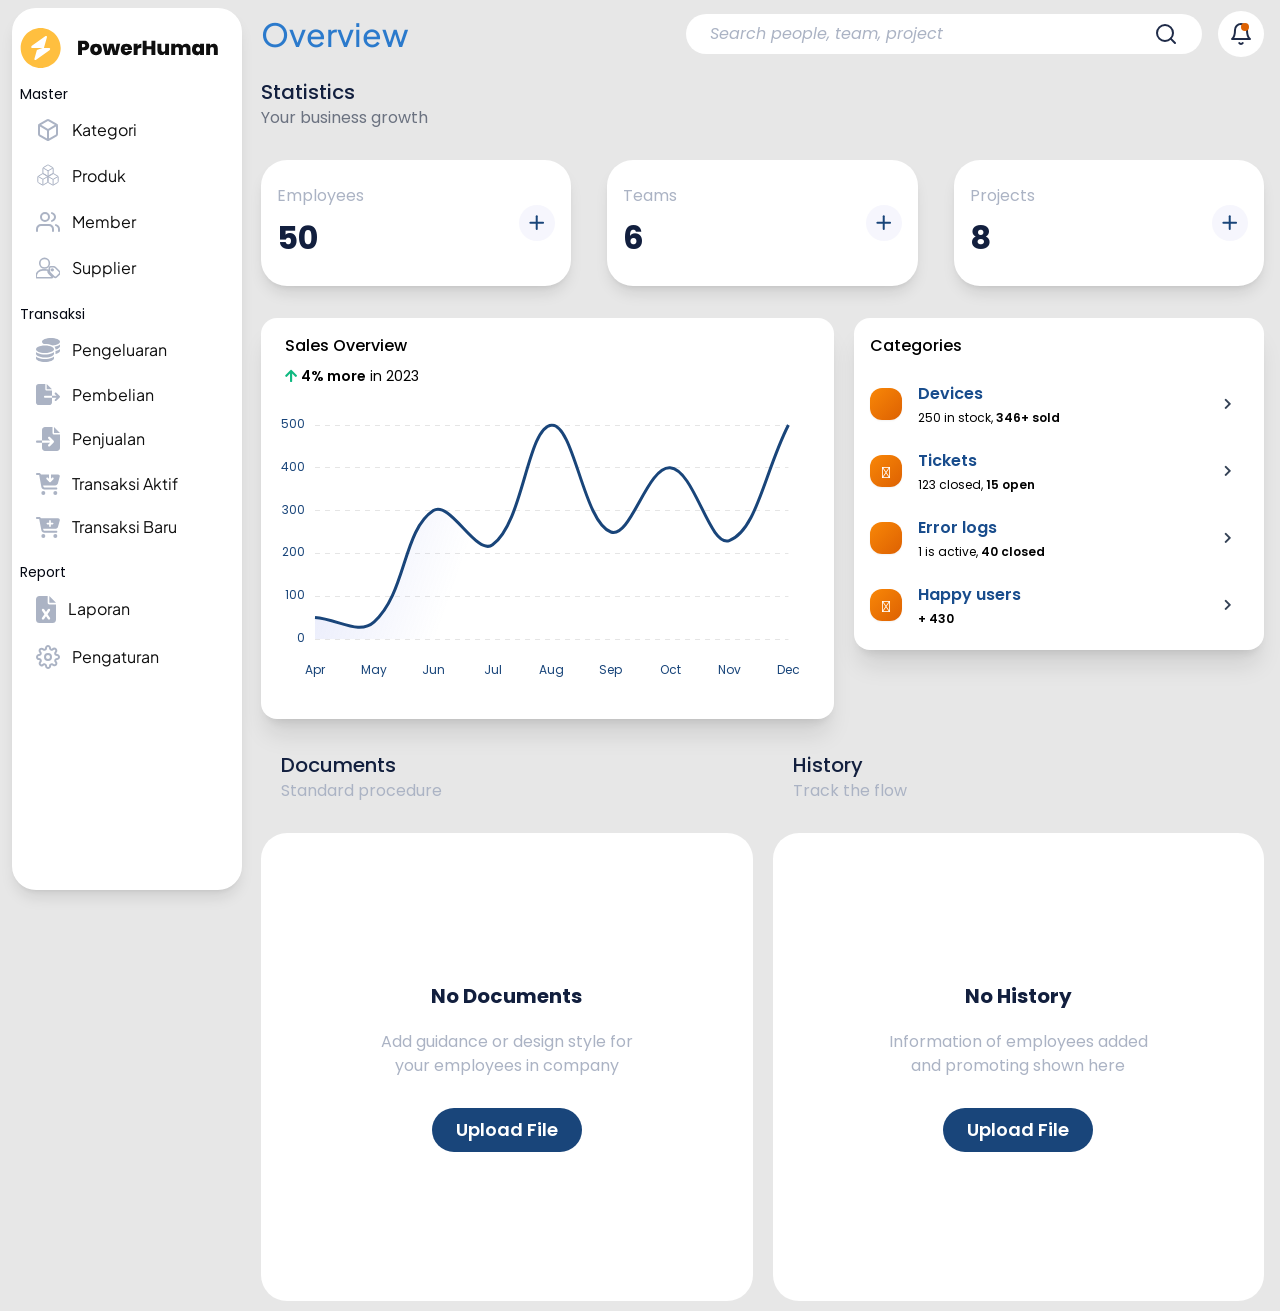
==== commit fff89221: "master" ====
--- a/public/pages/index.html
+++ b/public/pages/index.html
@@ -22,12 +22,12 @@
   <body>
     <!-- Sidebar -->
     <aside
-      class="fixed left-3 z-[999] my-2 hidden h-full w-full overflow-y-auto rounded-3xl bg-white text-cod-gray-950 shadow-lg lg:block lg:max-w-[230px] xl:max-h-[98vh] max-sm:max-w-[95%]"
+      class="fixed left-3 z-[999] my-2 hidden h-full w-full overflow-y-auto rounded-3xl bg-white text-cod-gray-950 shadow-lg lg:block lg:max-w-[230px] xl:max-h-[98vh] max-sm:max-w-[95%] no-scrollbar"
       id="sidebarHRIS"
     >
       <div class="flex flex-col flex-wrap gap-y-4 px-2 pb-2 pt-5">
         <div class="flex items-center justify-between">
-          <a href="#" class="flex justify-center">
+          <a href="index.html" class="flex justify-center">
             <img src="../assets/svgs/logo-type.svg" alt="" />
           </a>
           <a href="#" id="toggleCloseSidebar" class="pr-3 lg:hidden">
--- a/public/css/main.css
+++ b/public/css/main.css
@@ -70,6 +70,11 @@
   /* 1 */
   line-height: inherit;
   /* 2 */
+}
+
+.no-scrollbar::-webkit-scrollbar {
+  display: none;
+  -ms-overflow-style: none;
 }
 
 /*
@@ -701,6 +706,18 @@
   }
 }
 
+.sr-only{
+  position: absolute;
+  width: 1px;
+  height: 1px;
+  padding: 0;
+  margin: -1px;
+  overflow: hidden;
+  clip: rect(0, 0, 0, 0);
+  white-space: nowrap;
+  border-width: 0;
+}
+
 .pointer-events-none{
   pointer-events: none;
 }
@@ -735,6 +752,14 @@
 
 .top-\[6px\]{
   top: 6px;
+}
+
+.isolate{
+  isolation: isolate;
+}
+
+.z-10{
+  z-index: 10;
 }
 
 .z-20{
@@ -772,10 +797,6 @@
   margin-bottom: auto;
 }
 
-.-mt-3{
-  margin-top: -0.75rem;
-}
-
 .mb-0{
   margin-bottom: 0px;
 }
@@ -796,6 +817,10 @@
   margin-left: 0.25rem;
 }
 
+.ml-3{
+  margin-left: 0.75rem;
+}
+
 .ml-4{
   margin-left: 1rem;
 }
@@ -856,6 +881,10 @@
   display: none;
 }
 
+.h-5{
+  height: 1.25rem;
+}
+
 .h-6{
   height: 1.5rem;
 }
@@ -888,19 +917,10 @@
   min-height: 468px;
 }
 
-.min-h-fit{
-  min-height: -moz-fit-content;
-  min-height: fit-content;
-}
-
 .min-h-full{
   min-height: 100%;
 }
 
-.min-h-screen{
-  min-height: 100vh;
-}
-
 .w-5{
   width: 1.25rem;
 }
@@ -949,6 +969,10 @@
   max-width: none;
 }
 
+.flex-1{
+  flex: 1 1 0%;
+}
+
 .flex-auto{
   flex: 1 1 auto;
 }
@@ -995,10 +1019,6 @@
 
 .items-start{
   align-items: flex-start;
-}
-
-.items-end{
-  align-items: flex-end;
 }
 
 .items-center{
@@ -1050,11 +1070,6 @@
        column-gap: 0.5rem;
 }
 
-.gap-x-3{
-  -moz-column-gap: 0.75rem;
-       column-gap: 0.75rem;
-}
-
 .gap-x-4{
   -moz-column-gap: 1rem;
        column-gap: 1rem;
@@ -1064,6 +1079,12 @@
   row-gap: 1rem;
 }
 
+.-space-x-px > :not([hidden]) ~ :not([hidden]){
+  --tw-space-x-reverse: 0;
+  margin-right: calc(-1px * var(--tw-space-x-reverse));
+  margin-left: calc(-1px * calc(1 - var(--tw-space-x-reverse)));
+}
+
 .overflow-x-auto{
   overflow-x: auto;
 }
@@ -1094,6 +1115,10 @@
 
 .rounded-lg{
   border-radius: 0.5rem;
+}
+
+.rounded-md{
+  border-radius: 0.375rem;
 }
 
 .rounded-xl{
@@ -1105,6 +1130,16 @@
   border-bottom-left-radius: 0.5rem;
 }
 
+.rounded-l-md{
+  border-top-left-radius: 0.375rem;
+  border-bottom-left-radius: 0.375rem;
+}
+
+.rounded-r-md{
+  border-top-right-radius: 0.375rem;
+  border-bottom-right-radius: 0.375rem;
+}
+
 .rounded-t-2xl{
   border-top-left-radius: 1rem;
   border-top-right-radius: 1rem;
@@ -1115,6 +1150,10 @@
   border-top-right-radius: 0.5rem;
 }
 
+.border{
+  border-width: 1px;
+}
+
 .border-0{
   border-width: 0px;
 }
@@ -1131,12 +1170,26 @@
   border-bottom-width: 2px;
 }
 
+.border-t{
+  border-top-width: 1px;
+}
+
 .border-solid{
   border-style: solid;
 }
 
 .\!border-none{
   border-style: none !important;
+}
+
+.border-gray-200{
+  --tw-border-opacity: 1;
+  border-color: rgb(229 231 235 / var(--tw-border-opacity));
+}
+
+.border-gray-300{
+  --tw-border-opacity: 1;
+  border-color: rgb(209 213 219 / var(--tw-border-opacity));
 }
 
 .border-transparent{
@@ -1150,6 +1203,11 @@
 .bg-congress-blue-500{
   --tw-bg-opacity: 1;
   background-color: rgb(43 122 204 / var(--tw-bg-opacity));
+}
+
+.bg-indigo-600{
+  --tw-bg-opacity: 1;
+  background-color: rgb(79 70 229 / var(--tw-bg-opacity));
 }
 
 .bg-saffron-mango-500{
@@ -1463,11 +1521,6 @@
   color: rgb(0 0 0 / var(--tw-text-opacity));
 }
 
-.text-blue-600{
-  --tw-text-opacity: 1;
-  color: rgb(37 99 235 / var(--tw-text-opacity));
-}
-
 .text-cod-gray-800{
   --tw-text-opacity: 1;
   color: rgb(69 69 69 / var(--tw-text-opacity));
@@ -1503,6 +1556,11 @@
   color: rgb(16 185 129 / var(--tw-text-opacity));
 }
 
+.text-gray-400{
+  --tw-text-opacity: 1;
+  color: rgb(156 163 175 / var(--tw-text-opacity));
+}
+
 .text-gray-50{
   --tw-text-opacity: 1;
   color: rgb(249 250 251 / var(--tw-text-opacity));
@@ -1511,6 +1569,11 @@
 .text-gray-500{
   --tw-text-opacity: 1;
   color: rgb(107 114 128 / var(--tw-text-opacity));
+}
+
+.text-gray-700{
+  --tw-text-opacity: 1;
+  color: rgb(55 65 81 / var(--tw-text-opacity));
 }
 
 .text-gray-900{
@@ -1603,9 +1666,24 @@
   outline-offset: 2px !important;
 }
 
+.ring-1{
+  --tw-ring-offset-shadow: var(--tw-ring-inset) 0 0 0 var(--tw-ring-offset-width) var(--tw-ring-offset-color);
+  --tw-ring-shadow: var(--tw-ring-inset) 0 0 0 calc(1px + var(--tw-ring-offset-width)) var(--tw-ring-color);
+  box-shadow: var(--tw-ring-offset-shadow), var(--tw-ring-shadow), var(--tw-shadow, 0 0 #0000);
+}
+
+.ring-inset{
+  --tw-ring-inset: inset;
+}
+
 .ring-congress-blue-200{
   --tw-ring-opacity: 1;
   --tw-ring-color: rgb(195 217 244 / var(--tw-ring-opacity));
+}
+
+.ring-gray-300{
+  --tw-ring-opacity: 1;
+  --tw-ring-color: rgb(209 213 219 / var(--tw-ring-opacity));
 }
 
 .ring-indigo-200{
@@ -1646,6 +1724,7 @@
 }
 
 .nav-link{
+  box-sizing: border-box;
   display: flex;
   align-items: center;
   gap: 0.5rem;
@@ -1656,7 +1735,8 @@
 }
 
 .nav-link:hover{
-  border-radius: 0.75rem;
+  border-top-right-radius: 0.75rem;
+  border-bottom-right-radius: 0.75rem;
   background-color: rgb(146 201 206 / var(--tw-bg-opacity));
   --tw-bg-opacity: 0.3;
   --tw-text-opacity: 1 !important;
@@ -1727,6 +1807,12 @@
   margin-left: 6px;
 }
 
+@media (min-width: 640px){
+  .sm\:flex::before,.sm\:flex::after {
+    display: none !important;
+  }
+}
+
 .before\:absolute::before{
   content: var(--tw-content);
   position: absolute;
@@ -1775,9 +1861,22 @@
   background-color: rgb(229 231 235 / var(--tw-bg-opacity));
 }
 
+.hover\:bg-gray-50:hover{
+  --tw-bg-opacity: 1;
+  background-color: rgb(249 250 251 / var(--tw-bg-opacity));
+}
+
 .hover\:text-slate-700:hover{
   --tw-text-opacity: 1;
   color: rgb(51 65 85 / var(--tw-text-opacity));
+}
+
+.focus\:z-20:focus{
+  z-index: 20;
+}
+
+.focus\:outline-offset-0:focus{
+  outline-offset: 0px;
 }
 
 .focus\:ring-2:focus{
@@ -1786,6 +1885,22 @@
   box-shadow: var(--tw-ring-offset-shadow), var(--tw-ring-shadow), var(--tw-shadow, 0 0 #0000);
 }
 
+.focus-visible\:outline:focus-visible{
+  outline-style: solid;
+}
+
+.focus-visible\:outline-2:focus-visible{
+  outline-width: 2px;
+}
+
+.focus-visible\:outline-offset-2:focus-visible{
+  outline-offset: 2px;
+}
+
+.focus-visible\:outline-indigo-600:focus-visible{
+  outline-color: #4f46e5;
+}
+
 .group:hover .group-hover\:translate-x-1{
   --tw-translate-x: 0.25rem;
   transform: translate(var(--tw-translate-x), var(--tw-translate-y)) rotate(var(--tw-rotate)) skewX(var(--tw-skew-x)) skewY(var(--tw-skew-y)) scaleX(var(--tw-scale-x)) scaleY(var(--tw-scale-y));
@@ -1796,12 +1911,37 @@
     margin-right: -1.5rem;
   }
 
+  .sm\:flex{
+    display: flex;
+  }
+
+  .sm\:hidden{
+    display: none;
+  }
+
+  .sm\:flex-1{
+    flex: 1 1 0%;
+  }
+
   .sm\:grid-cols-2{
     grid-template-columns: repeat(2, minmax(0, 1fr));
   }
 
   .sm\:grid-cols-3{
     grid-template-columns: repeat(3, minmax(0, 1fr));
+  }
+
+  .sm\:items-center{
+    align-items: center;
+  }
+
+  .sm\:justify-between{
+    justify-content: space-between;
+  }
+
+  .sm\:px-6{
+    padding-left: 1.5rem;
+    padding-right: 1.5rem;
   }
 
   .before\:sm\:right-8::before{
@@ -1811,6 +1951,10 @@
 }
 
 @media (min-width: 768px){
+  .md\:inline-flex{
+    display: inline-flex;
+  }
+
   .md\:min-h-\[468px\]{
     min-height: 468px;
   }
@@ -1847,10 +1991,6 @@
 
   .lg\:right-4{
     right: 1rem;
-  }
-
-  .lg\:ml-5{
-    margin-left: 1.25rem;
   }
 
   .lg\:ml-\[10px\]{
